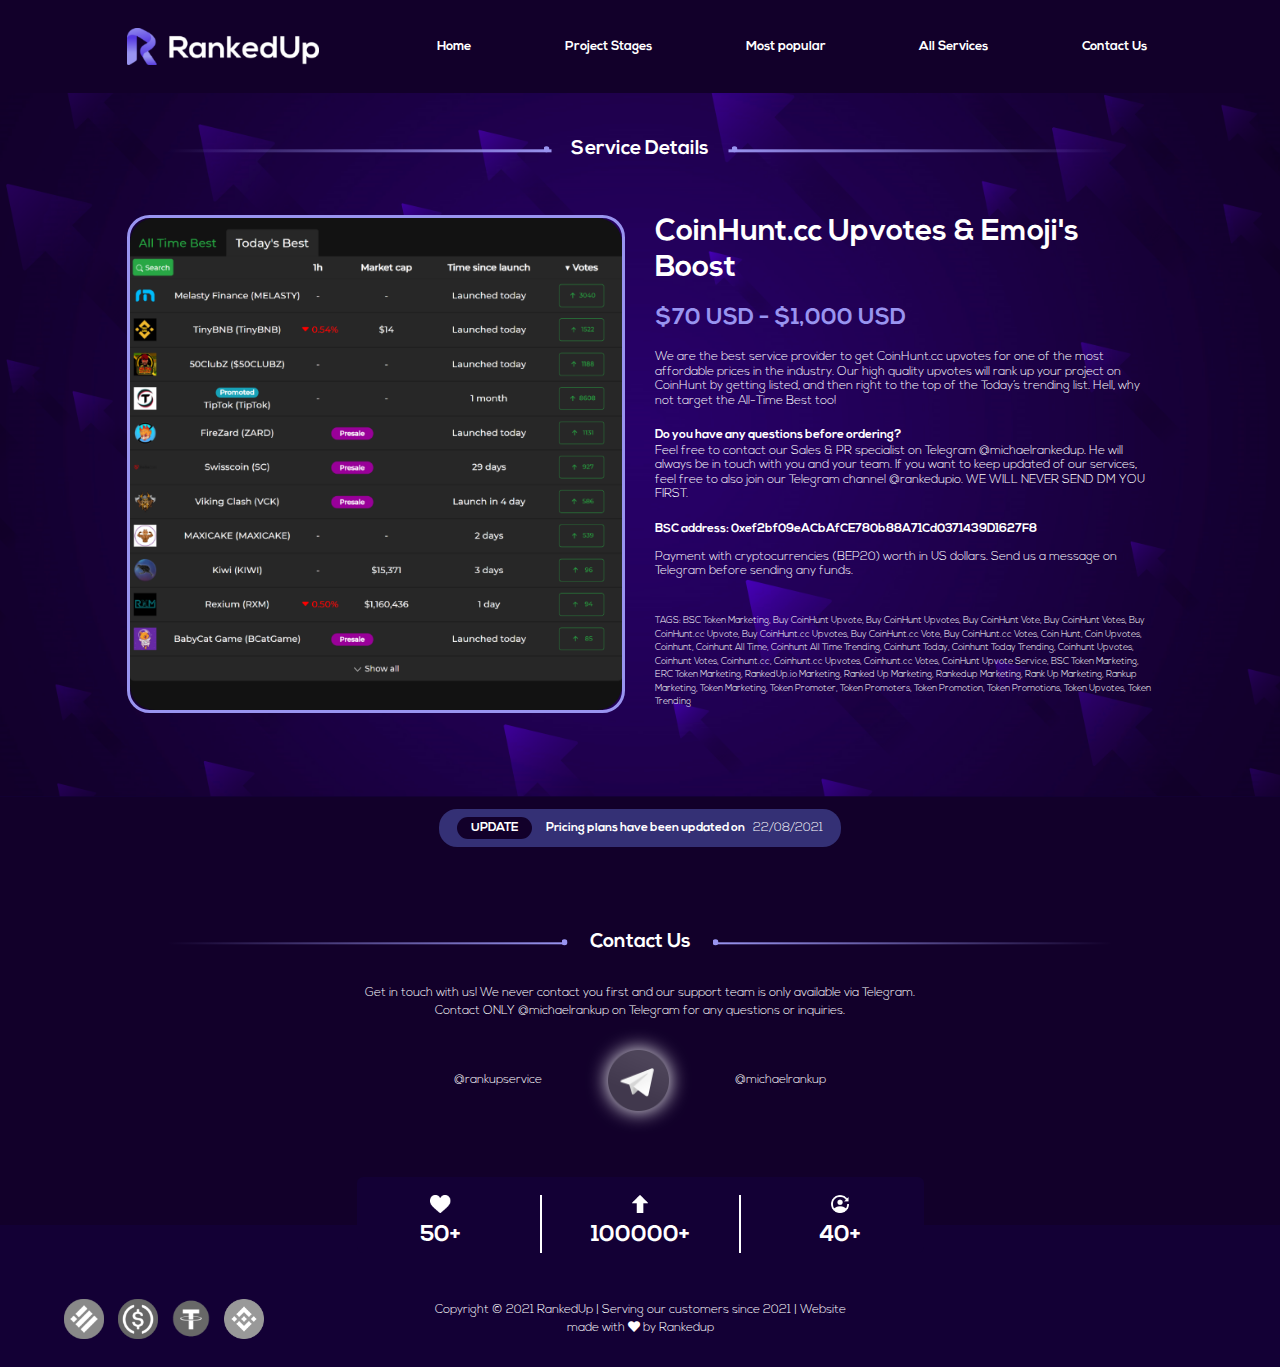
==== coinhunt.html @ 30175bd8 "inner pages hero section done" ====
<!DOCTYPE html>
<html lang="en">
<head>
    <meta charset="UTF-8">
    <meta http-equiv="X-UA-Compatible" content="IE=edge">
    <meta name="viewport" content="width=device-width, initial-scale=1.0">
    <title>CoinHunt | Ranked Up</title>
    <link rel="icon" href="./img/favicon.png" type="image/x-icon">
    <link rel="stylesheet" href="https://use.fontawesome.com/releases/v5.15.4/css/all.css">
    <link rel="stylesheet" href="./css/bootstrap.min.css">
    <link rel="stylesheet" href="./css/style.css">
</head>
<body>
    <header class="header py-4">
            <div class="header--nav">
                <nav class="navbar navbar-expand-lg">
                    <div class="container c--custom--2">
                        <a class="navbar-brand" href="index.html">
                            <img id="brand" src="./img/logo.png" class="img-fluid" alt="RankedUp.io">
                        </a>
                        <button class="navbar-toggler" type="button" data-toggle="collapse" data-target="#navbarSupportedContent" aria-controls="navbarSupportedContent" aria-expanded="false" aria-label="Toggle navigation">
                            <img src="img/toggler-icon.svg" alt="toggler">
                         </button>
                        <div class="collapse navbar-collapse" id="navbarSupportedContent">
                            <ul class="navbar-nav ml-lg-auto mb-0 menu">
                                <li class="nav-item ml-lg-4">
                                    <a class="nav-link bold--17" href="coinhunt.html#home">Home</a>
                                </li>
                                <li class="nav-item ml-lg-4">
                                    <a class="nav-link bold--17" href="index.html#project-stages">Project Stages</a>
                                </li>
                                <li class="nav-item ml-lg-4">
                                    <a class="nav-link bold--17" href="index.html#popular">Most popular</a>
                                </li>
                                <li class="nav-item ml-lg-4">
                                    <a class="nav-link bold--17" href="index.html#services">All Services</a>
                                </li>
                                <li class="nav-item ml-lg-4">
                                    <a class="nav-link bold--17" href="index.html#contact">Contact Us</a>
                                </li>
                            </ul>
                        </div>
                    </div>
                </nav>
            </div>
    </header>

    <section class="hero page" id="home">
        <div class="container c--custom">
            <div class="page--title text-center">
                <h2 class="bold--26 mb-4">
                    <img src="./img/dot-xs.svg" alt="dot1" class="img-fluid">
                        <span class="px-4">Service Details</span>
                    <img src="./img/dot-xs.svg" alt="dot2" class="img-fluid">
                </h2>
            </div>
        </div>
        <div class="container c--custom--2">
            <div class="hero--top page--top">
                <div class="row">
                    <div class="col-lg-6 order-lg-1 order-2 pt-lg-0 pt-5 text-lg-left text-center">
                        <img class="img-fluid banner" src="./img/coinhunt-banner.png" alt="coinhunt-banner">
                    </div>
                    <div class="col-lg-6 order-lg-2 order-1">
                        <h1 class="bold--40">CoinHunt.cc Upvotes & Emoji's Boost</h1>
                        <h2 class="my-4 bold--30">$70 USD - $1,000 USD</h2>
                        <h4 class="lit--16">
                            We are the best service provider to get CoinHunt.cc upvotes for one of the most affordable prices in the industry. Our high quality upvotes will rank up your project on CoinHunt by getting listed, and then right to the top of the Today’s trending list. Hell, why not target the All-Time Best too!
                        </h4>
                        <p class="mt-4 bold--16">Do you have any questions before ordering?</p> 
                        <h4 class="lit--16">
                            Feel free to contact our Sales & PR specialist on Telegram @michaelrankedup. He will always be in touch with you and your team. If you want to keep updated of our services, feel free to also join our Telegram channel @rankedupio. WE WILL NEVER SEND DM YOU FIRST.
                        </h4>
                        <p class="mt-4 my-3 bold--16">BSC address: 0xef2bf09eACbAfCE780b88A71Cd0371439D1627F8</p>
                        <h4 class="lit--16">Payment with cryptocurrencies (BEP20) worth in US dollars. Send us a message on Telegram before sending any funds.</h4>
                        <p class="mt-5 lit--12">TAGS: BSC Token Marketing, Buy CoinHunt Upvote, Buy CoinHunt Upvotes, Buy CoinHunt Vote, Buy CoinHunt Votes, Buy CoinHunt.cc Upvote, Buy CoinHunt.cc Upvotes, Buy CoinHunt.cc Vote, Buy CoinHunt.cc Votes, Coin Hunt, Coin Upvotes, Coinhunt, Coinhunt All Time, Coinhunt All Time Trending, Coinhunt Today, Coinhunt Today Trending, Coinhunt Upvotes, Coinhunt Votes, Coinhunt.cc, Coinhunt.cc Upvotes, Coinhunt.cc Votes, CoinHunt Upvote Service, BSC Token Marketing, ERC Token Marketing, RankedUp.io Marketing, Ranked Up Marketing, Rankedup Marketing, Rank Up Marketing, Rankup Marketing, Token Marketing, Token Promoter, Token Promoters, Token Promotion, Token Promotions, Token Upvotes, Token Trending</p>
                    </div>
                </div>
            </div>
        </div>
    </section>

    <section class="update" id="update">
        <div class="container c--custom py-3">
          <div class="update--text">
            <p>
                <span class="bold--16 mr-sm-3 mb-sm-0 mb-3 d-sm-inline d-block">UPDATE</span> Pricing plans have been updated on <strong class="lit--16 pl-2">22/08/2021</strong>
            </p>
          </div>
        </div>
    </section>

    <section class="contact" id="contact">
        <div class="container c--custom">
            <div class="contact--title text-center">
                <h2 class="bold--26 mb-4">
                    <img src="./img/dot-xs.svg" alt="dot10" class="img-fluid">
                        <span class="px-4">Contact Us</span>
                    <img src="./img/dot-xs.svg" alt="dot11" class="img-fluid">
                </h2>
                <p class="lit--16">Get in touch with us! We never contact you first and our support team is only available via Telegram. Contact ONLY @michaelrankup on Telegram for any questions or inquiries.</p>
            </div>
        </div>
        <div class="container c--custom--2">
            <div class="contact--info">
                <h4 class="lit--16 mr-sm-5">@rankupservice</h4>
                <img src="./img/send.png" alt="send" class="img-fluid">
                <h4 class="lit--16 ml-sm-5">@michaelrankup</h4>
            </div>
        </div>
    </section>

    <footer class="footer" id="footer">
        <div class="container c--custom">
            <div class="footer--counter">
                <div class="row">
                    <div class="col-4 counter--single" id="counter01">
                        <div class="text-center">
                            <img src="./img/like.png" alt="like" class="img-fluid mb-2">
                            <p class="bold--30"><span class="countfect" data-num="50">50</span>+</p>
                        </div>
                    </div>
                    <div class="col-4 counter--single" id="counter02">
                        <div class="text-center">
                            <img src="./img/up-arrow.png" alt="up arrow" class="img-fluid mb-2">
                            <p class="bold--30"><span class="countfect" data-num="100000">100000</span>+</p>
                        </div>
                    </div>
                    <div class="col-4 counter--single" id="counter03">
                        <div class="text-center">
                            <img src="./img/profile.png" alt="profile" class="img-fluid mb-2">
                            <p class="bold--30"><span class="countfect" data-num="40">40</span>+</p>
                        </div>
                    </div>
                </div>
            </div>
        </div>
        <div class="container-fluid">
            <div class="footer--contents">
                <div class="footer--icons">
                    <img src="./img/busd.png" alt="busd" class="img-fluid">
                    <img src="./img/usdc.png" alt="usdc" class="img-fluid">
                    <img src="./img/tether.png" alt="tether" class="img-fluid">
                    <img src="./img/bnb.png" alt="bnb" class="img-fluid">
                </div>
                <div class="footer--copyright">
                    <p class="lit--16">Copyright © 2021  RankedUp | Serving our customers since 2021 | Website made with <i class="fa fa-heart pulse"></i> by Rankedup</p>
                </div>
            </div>
        </div>
    </footer>
    <span id="backToTop">
        <img src="./img/gotop.svg" alt="gotop" class="img-fluid">
    </span>
    
    <script src="./js/jquery-3.5.1.min.js"></script>
    <script src="./js/popper.min.js"></script>
    <script src="./js/bootstrap.min.js"></script>
    <script src="./js/jquery.gotop.js"></script>
    <script src="./js/script.js"></script>

    <script>
         //go back to top
        $('#backToTop').gotop();
    </script>
</body>
</html>
---- css/style.css ----
@charset "UTF-8";
@font-face {
  font-family: 'NexaBold';
  src: url("../fonts/Nexa-Bold.otf");
}

@font-face {
  font-family: 'NexaLight';
  src: url("../fonts/Nexa-Light.otf");
}

:root {
  --color_white: #FFFFFF;
  --color_green: #03C952;
  --color_red: #E90000;
  --color_purple: #9994F0;
  --color_lightblue: #343075;
  --color_blue: #130035;
  --color_darkblue: #12002A;
  --color_black: #000000;
  --font1: 'NexaBold', sans-serif;
  --font2: 'NexaLight', sans-serif;
}

* {
  margin: 0;
  padding: 0;
  -webkit-box-sizing: border-box;
          box-sizing: border-box;
}

html {
  font-size: 16px;
  scroll-behavior: smooth;
}

@media (max-width: 575.98px) {
  html {
    font-size: 12px;
  }
}

@media (min-width: 576px) and (max-width: 767.98px) {
  html {
    font-size: 12px;
  }
}

@media (min-width: 768px) and (max-width: 991.98px) {
  html {
    font-size: 12px;
  }
}

@media (min-width: 992px) and (max-width: 1299.98px) {
  html {
    font-size: 12px;
  }
}

@media (min-width: 1300px) and (max-width: 1531.98px) {
  html {
    font-size: 13px;
  }
}

body {
  font-family: var(--font1);
  background-color: var(--color_blue);
  color: var(--color_white);
  -webkit-font-smoothing: antialiased;
  -moz-osx-font-smoothing: grayscale;
  -webkit-transition: all 0.3s ease-in-out;
  transition: all 0.3s ease-in-out;
}

h1, h2, h3, h4, h5, h6, p {
  margin: 0;
  padding: 0;
}

ul {
  margin: 0;
  padding: 0;
  list-style: none;
}

a {
  margin: 0;
  text-decoration: none;
}

a:hover {
  text-decoration: none;
}

a, select, input, textarea, button {
  outline: none !important;
}

.btn:focus, .btn.focus, .form-control:focus {
  outline: 0;
  -webkit-box-shadow: none;
          box-shadow: none;
}

.btn-link:focus, .btn-link.focus {
  text-decoration: none;
}

/*fonts*/
.lit--12 {
  font-family: var(--font2);
  font-size: 0.75rem;
  font-weight: 300;
}

.lit--16 {
  font-family: var(--font2);
  font-size: 1rem;
  font-weight: 300;
}

.lit--20 {
  font-family: var(--font2);
  font-size: 1.25rem;
  font-weight: 300;
}

.lit--22 {
  font-family: var(--font2);
  font-size: 1.375rem;
  font-weight: 300;
}

.bold--13 {
  font-size: 0.8125rem;
  font-weight: 700;
}

.bold--14 {
  font-size: 0.875rem;
  font-weight: 700;
}

.bold--15 {
  font-size: 0.9375rem;
  font-weight: 700;
}

.bold--16 {
  font-size: 1rem;
  font-weight: 700;
}

.bold--17 {
  font-size: 1.0625rem;
  font-weight: 700;
}

.bold--18 {
  font-size: 1.125rem;
  font-weight: 700;
}

.bold--20 {
  font-size: 1.25rem;
  font-weight: 700;
}

.bold--22 {
  font-size: 1.375rem;
  font-weight: 700;
}

.bold--24 {
  font-size: 4rem;
  font-weight: 700;
}

.bold--26 {
  font-size: 1.625rem;
  font-weight: 700;
}

.bold--28 {
  font-size: 1.75rem;
  font-weight: 700;
}

.bold--30 {
  font-size: 1.875rem;
  font-weight: 700;
}

.bold--40 {
  font-size: 2.5rem;
  font-weight: 700;
}

.bold--55 {
  font-size: 3.4375rem;
  font-weight: 700;
}

.c--custom {
  max-width: 81.25rem;
}

/* header starts */
.header {
  background-color: var(--color_darkblue);
  -webkit-transition: all 0.5s ease 0s;
  transition: all 0.5s ease 0s;
  position: absolute;
  left: 0;
  right: 0;
  top: 0;
  z-index: 9999;
}

.header .c--custom--2 {
  max-width: 88rem;
}

.header .header--nav #brand {
  width: 16rem;
}

.header .header--nav .menu {
  -webkit-box-pack: justify;
      -ms-flex-pack: justify;
          justify-content: space-between;
  width: 90%;
}

.header .header--nav .menu li a {
  color: var(--color_white);
}

.stick {
  position: fixed;
  top: 0;
  padding: .5rem 0 !important;
  -webkit-box-shadow: 0px 3px 6px #00000029;
          box-shadow: 0px 3px 6px #00000029;
}

/* hero starts */
.hero {
  margin-top: 6rem;
  background-image: url(../img/bg.png);
  background-position: center;
  background-repeat: no-repeat;
  background-size: cover;
  width: 100%;
}

.hero .hero--top {
  display: -webkit-box;
  display: -ms-flexbox;
  display: flex;
  -webkit-box-pack: center;
      -ms-flex-pack: center;
          justify-content: center;
  -webkit-box-align: center;
      -ms-flex-align: center;
          align-items: center;
  min-height: 55rem;
}

.hero .hero--top .top {
  width: 65%;
}

@media (max-width: 575.98px) {
  .hero .hero--top .top {
    width: 90%;
  }
}

@media (min-width: 576px) and (max-width: 767.98px) {
  .hero .hero--top .top {
    width: 85%;
  }
}

@media (min-width: 768px) and (max-width: 991.98px) {
  .hero .hero--top .top {
    width: 85%;
  }
}

@media (max-width: 575.98px) {
  .hero .hero--top .top h1 {
    font-size: 2rem;
  }
}

.hero .hero--top .top h1 span {
  color: var(--color_purple);
}

@media (max-width: 575.98px) {
  .hero .hero--top .top p {
    font-size: 1rem;
  }
}

.hero .hero--top .top p span {
  color: var(--color_purple);
  border-bottom: 0.1rem solid var(--color_purple);
}

/* update starts */
.update {
  background: var(--color_darkblue);
}

.update .update--text {
  display: -webkit-box;
  display: -ms-flexbox;
  display: flex;
  -webkit-box-pack: center;
      -ms-flex-pack: center;
          justify-content: center;
  -webkit-box-align: center;
      -ms-flex-align: center;
          align-items: center;
}

.update .update--text p {
  background: var(--color_lightblue);
  padding: .8rem 1.5rem;
  border-radius: 1.5rem;
  text-align: center;
}

.update .update--text p span {
  background: var(--color_darkblue);
  padding: .4rem 1.2rem;
  border-radius: 1.5rem;
}

@media (max-width: 575.98px) {
  .update .update--text p span {
    width: 40%;
    margin: 0 auto;
  }
}

/* offer starts */
.offer {
  margin: 8rem 0;
}

@media (max-width: 575.98px) {
  .offer {
    margin: 4rem 0;
  }
}

.offer .offer--content {
  display: -webkit-box;
  display: -ms-flexbox;
  display: flex;
  -webkit-box-pack: center;
      -ms-flex-pack: center;
          justify-content: center;
  -webkit-box-align: center;
      -ms-flex-align: center;
          align-items: center;
  -webkit-box-pack: justify;
      -ms-flex-pack: justify;
          justify-content: space-between;
}

@media (max-width: 575.98px) {
  .offer .offer--content {
    -webkit-box-pack: center;
        -ms-flex-pack: center;
            justify-content: center;
    -ms-flex-wrap: wrap;
        flex-wrap: wrap;
  }
}

@media (min-width: 576px) and (max-width: 991.98px) {
  .offer .offer--content {
    -webkit-box-pack: center;
        -ms-flex-pack: center;
            justify-content: center;
    -ms-flex-wrap: wrap;
        flex-wrap: wrap;
  }
}

.offer .offer--content .offer--single {
  width: 30%;
  padding-top: 2.5rem;
}

@media (max-width: 575.98px) {
  .offer .offer--content .offer--single {
    width: 85%;
    padding: 3.5rem 1rem;
  }
}

@media (min-width: 576px) and (max-width: 991.98px) {
  .offer .offer--content .offer--single {
    width: 45%;
    padding: 3.5rem 1rem;
  }
}

.offer .offer--content .offer--single .offer--img {
  position: relative;
  margin-bottom: 4rem;
}

.offer .offer--content .offer--single .offer--img::before {
  content: "";
  position: absolute;
  width: 6.25rem;
  height: 6.25rem;
  border-radius: 0.625rem;
  -webkit-transform: rotate(45deg);
          transform: rotate(45deg);
  background: linear-gradient(45deg, #1d0053 0%, #ffffff00 63%, #00000000 100%);
  -webkit-box-shadow: 0 30px 100px -20px rgba(0, 0, 0, 0.4);
          box-shadow: 0 30px 100px -20px rgba(0, 0, 0, 0.4);
  background-size: 200%, 200%;
  top: -1.8rem;
  margin-left: auto;
  margin-right: auto;
  left: 0;
  right: 0;
  text-align: center;
  -webkit-animation: cubeAnime 10s ease-in-out infinite;
          animation: cubeAnime 10s ease-in-out infinite;
}

@-webkit-keyframes cubeAnime {
  0% {
    background-position: 0 50%;
  }
  50% {
    background-position: 100% 50%;
  }
  100% {
    background-position: 0 50%;
  }
}

@keyframes cubeAnime {
  0% {
    background-position: 0 50%;
  }
  50% {
    background-position: 100% 50%;
  }
  100% {
    background-position: 0 50%;
  }
}

.offer .offer--content .offer--single .offer--img img {
  position: relative;
  width: 2.5rem;
}

/* project starts */
.project .c--custom--2 {
  max-width: 88rem;
}

.project .project--title {
  margin: 15rem 0 3rem 0;
}

.project .project--title h2 {
  position: relative;
  right: 50%;
  left: 50%;
  -webkit-transform: translate(-50%, -50%);
          transform: translate(-50%, -50%);
}

.project .project--title h2::before, .project .project--title h2::after {
  position: absolute;
  content: "";
  width: 32rem;
  height: 0.2rem;
  top: .9rem;
  background: -webkit-gradient(linear, right top, left top, from(#ffffff00), to(#9994F0));
  background: linear-gradient(right, #ffffff00 0%, #9994F0 100%);
}

@media (max-width: 575.98px) {
  .project .project--title h2::before, .project .project--title h2::after {
    width: 9rem;
  }
}

@media (min-width: 576px) and (max-width: 767.98px) {
  .project .project--title h2::before, .project .project--title h2::after {
    width: 23rem;
  }
}

@media (min-width: 768px) and (max-width: 991.98px) {
  .project .project--title h2::before, .project .project--title h2::after {
    width: 23rem;
  }
}

@media (max-width: 320px) {
  .project .project--title h2::before, .project .project--title h2::after {
    width: 4.5rem;
  }
}

@media (min-width: 321px) and (max-width: 376px) {
  .project .project--title h2::before, .project .project--title h2::after {
    width: 6.5rem;
  }
}

@media (min-width: 355px) and (max-width: 366px) {
  .project .project--title h2::before, .project .project--title h2::after {
    width: 6rem;
  }
}

.project .project--title h2::before {
  left: 0;
  margin-right: .5rem;
  background: -webkit-gradient(linear, left top, right top, from(#ffffff00), to(#9994F0));
  background: linear-gradient(left, #ffffff00 0%, #9994F0 100%);
}

.project .project--title h2::after {
  right: 0;
  margin-left: .5rem;
  border: 0;
}

.project .project--title h2 img {
  width: .5rem;
  height: 1rem;
}

.project .project--title h4 {
  line-height: 3rem;
  width: 70%;
  margin: 0 auto;
}

@media (max-width: 575.98px) {
  .project .project--title h4 {
    line-height: 2rem;
    font-size: 1.5rem;
    width: 90%;
  }
}

@media (min-width: 576px) and (max-width: 767.98px) {
  .project .project--title h4 {
    width: 85%;
  }
}

@media (min-width: 768px) and (max-width: 991.98px) {
  .project .project--title h4 {
    width: 85%;
  }
}

@media (max-width: 320px) {
  .project .project--title h4 {
    line-height: 1.5rem;
    font-size: 1rem;
  }
}

@media (min-width: 321px) and (max-width: 376px) {
  .project .project--title h4 {
    font-size: 1.25rem;
  }
}

.project .project--stages {
  display: -webkit-box;
  display: -ms-flexbox;
  display: flex;
  -webkit-box-pack: center;
      -ms-flex-pack: center;
          justify-content: center;
  -ms-flex-wrap: wrap;
      flex-wrap: wrap;
  margin-top: 5rem;
}

.project .project--stages .stage--left {
  width: 20%;
  margin: 1.5rem 1rem 0 0;
  text-align: right;
}

@media (max-width: 575.98px) {
  .project .project--stages .stage--left {
    display: -webkit-box;
    display: -ms-flexbox;
    display: flex;
    -webkit-box-pack: center;
        -ms-flex-pack: center;
            justify-content: center;
    -webkit-box-align: center;
        -ms-flex-align: center;
            align-items: center;
    width: 90%;
    text-align: left;
    margin: 1.5rem 0 0 0;
    -webkit-box-ordinal-group: 3;
        -ms-flex-order: 2;
            order: 2;
    -webkit-order: 2;
    -moz-order: 2;
  }
}

.project .project--stages .stage--left img {
  width: 1rem;
  margin-right: 1rem;
}

.project .project--stages .stage--left .stage--single {
  margin-top: 3rem;
}

@media (max-width: 575.98px) {
  .project .project--stages .stage--left .stage--single {
    margin-top: 3.5rem;
  }
}

@media (min-width: 576px) and (max-width: 767.98px) {
  .project .project--stages .stage--left .stage--single {
    margin-top: 1.5rem;
  }
}

@media (min-width: 768px) and (max-width: 991.98px) {
  .project .project--stages .stage--left .stage--single {
    margin-top: 1.5rem;
  }
}

.project .project--stages .stage--middle {
  width: 55%;
  text-align: center;
}

@media (max-width: 575.98px) {
  .project .project--stages .stage--middle {
    width: 90%;
    -webkit-box-ordinal-group: 2;
        -ms-flex-order: 1;
            order: 1;
    -webkit-order: 1;
    -moz-order: 1;
  }
}

.project .project--stages .stage--middle img {
  width: 100%;
}

.project .project--stages .stage--right {
  width: 21%;
  margin: 6.7rem 0 0 1rem;
  text-align: left;
}

@media (max-width: 575.98px) {
  .project .project--stages .stage--right {
    display: -webkit-box;
    display: -ms-flexbox;
    display: flex;
    -webkit-box-pack: center;
        -ms-flex-pack: center;
            justify-content: center;
    -webkit-box-align: center;
        -ms-flex-align: center;
            align-items: center;
    margin: 1rem 0 0 0;
    width: 90%;
    -webkit-box-ordinal-group: 4;
        -ms-flex-order: 3;
            order: 3;
    -webkit-order: 3;
    -moz-order: 3;
  }
}

.project .project--stages .stage--right img {
  width: 1rem;
  margin-right: 1rem;
  margin-bottom: 1.5rem;
}

.project .project--stages .stage--right .stage--single {
  margin-top: 3rem;
}

@media (max-width: 575.98px) {
  .project .project--stages .stage--right .stage--single {
    margin-top: 3.5rem;
  }
}

@media (min-width: 576px) and (max-width: 767.98px) {
  .project .project--stages .stage--right .stage--single {
    margin-top: .3rem;
  }
}

@media (min-width: 768px) and (max-width: 991.98px) {
  .project .project--stages .stage--right .stage--single {
    margin-top: .3rem;
  }
}

@media (min-width: 992px) and (max-width: 1299.98px) {
  .project .project--stages .stage--right .stage--single {
    margin-top: 2.7rem;
  }
}

.project .project--stages .stage--bottom {
  width: 20%;
  text-align: center;
}

@media (max-width: 575.98px) {
  .project .project--stages .stage--bottom {
    display: -webkit-box;
    display: -ms-flexbox;
    display: flex;
    -webkit-box-pack: center;
        -ms-flex-pack: center;
            justify-content: center;
    -webkit-box-align: center;
        -ms-flex-align: center;
            align-items: center;
    margin: 1rem 0 0 0;
    width: 90%;
    text-align: left;
    -webkit-box-ordinal-group: 5;
        -ms-flex-order: 4;
            order: 4;
    -webkit-order: 4;
    -moz-order: 4;
  }
}

@media (min-width: 576px) and (max-width: 767.98px) {
  .project .project--stages .stage--bottom {
    width: 30%;
  }
}

@media (min-width: 768px) and (max-width: 991.98px) {
  .project .project--stages .stage--bottom {
    width: 30%;
  }
}

.project .project--stages .stage--bottom img {
  width: 1rem;
  margin-right: 1rem;
}

.project .project--stages .stage--bottom .stage--single {
  margin-top: 1rem;
}

@media (max-width: 575.98px) {
  .project .project--stages .stage--bottom .stage--single {
    margin-top: 2.5rem;
  }
}

/* popular starts */
.popular .c--custom--3 {
  max-width: 95rem;
}

.popular .popular--title {
  margin: 10rem 0 3rem 0;
}

.popular .popular--title h2 {
  position: relative;
  right: 50%;
  left: 50%;
  -webkit-transform: translate(-50%, -50%);
          transform: translate(-50%, -50%);
}

.popular .popular--title h2::before, .popular .popular--title h2::after {
  position: absolute;
  content: "";
  width: 30.8rem;
  height: 0.2rem;
  top: 0.96rem;
  background: -webkit-gradient(linear, right top, left top, from(#ffffff00), to(#9994F0));
  background: linear-gradient(right, #ffffff00 0%, #9994F0 100%);
}

@media (max-width: 575.98px) {
  .popular .popular--title h2::before, .popular .popular--title h2::after {
    width: 7.5rem;
    top: 0.9rem;
  }
}

@media (min-width: 576px) and (max-width: 767.98px) {
  .popular .popular--title h2::before, .popular .popular--title h2::after {
    width: 21.5rem;
    top: 0.9rem;
  }
}

@media (min-width: 768px) and (max-width: 991.98px) {
  .popular .popular--title h2::before, .popular .popular--title h2::after {
    width: 22rem;
    top: 0.9rem;
  }
}

@media (min-width: 992px) and (max-width: 1299.98px) {
  .popular .popular--title h2::before, .popular .popular--title h2::after {
    width: 30.2rem;
  }
}

@media (min-width: 1300px) and (max-width: 1531.98px) {
  .popular .popular--title h2::before, .popular .popular--title h2::after {
    width: 30.2rem;
    top: 0.9rem;
  }
}

@media (max-width: 320px) {
  .popular .popular--title h2::before, .popular .popular--title h2::after {
    width: 3rem;
  }
}

@media (min-width: 321px) and (max-width: 376px) {
  .popular .popular--title h2::before, .popular .popular--title h2::after {
    width: 5.5rem;
  }
}

@media (min-width: 355px) and (max-width: 366px) {
  .popular .popular--title h2::before, .popular .popular--title h2::after {
    width: 5rem;
  }
}

.popular .popular--title h2::before {
  left: 0;
  margin-right: .5rem;
  background: -webkit-gradient(linear, left top, right top, from(#ffffff00), to(#9994F0));
  background: linear-gradient(left, #ffffff00 0%, #9994F0 100%);
}

.popular .popular--title h2::after {
  right: 0;
  margin-left: .5rem;
  border: 0;
}

.popular .popular--title h2 img {
  width: .5rem;
  height: 1rem;
}

.popular .popular--title h4 {
  line-height: 3rem;
  width: 56%;
  margin: 0 auto;
}

@media (max-width: 575.98px) {
  .popular .popular--title h4 {
    line-height: 2rem;
    font-size: 1.5rem;
    width: 82%;
  }
}

@media (min-width: 576px) and (max-width: 767.98px) {
  .popular .popular--title h4 {
    width: 72%;
  }
}

@media (min-width: 768px) and (max-width: 991.98px) {
  .popular .popular--title h4 {
    width: 72%;
  }
}

@media (max-width: 320px) {
  .popular .popular--title h4 {
    width: 75%;
    line-height: 1.5rem;
    font-size: 1rem;
  }
}

@media (min-width: 321px) and (max-width: 376px) {
  .popular .popular--title h4 {
    width: 78%;
    font-size: 1.25rem;
  }
}

.popular .popular--title p {
  width: 85%;
  margin: 0 auto;
  line-height: 1.5rem;
}

@media (max-width: 575.98px) {
  .popular .popular--title p {
    width: 90%;
    font-size: 1rem;
  }
}

.popular .popular--cards {
  margin: 3rem 0;
  display: -webkit-box;
  display: -ms-flexbox;
  display: flex;
  -webkit-box-pack: center;
      -ms-flex-pack: center;
          justify-content: center;
  -webkit-box-align: center;
      -ms-flex-align: center;
          align-items: center;
  -webkit-box-pack: justify;
      -ms-flex-pack: justify;
          justify-content: space-between;
}

@media (max-width: 575.98px) {
  .popular .popular--cards {
    -ms-flex-wrap: wrap;
        flex-wrap: wrap;
  }
}

@media (min-width: 576px) and (max-width: 767.98px) {
  .popular .popular--cards {
    -ms-flex-wrap: wrap;
        flex-wrap: wrap;
  }
}

@media (min-width: 768px) and (max-width: 991.98px) {
  .popular .popular--cards {
    -ms-flex-wrap: wrap;
        flex-wrap: wrap;
  }
}

.popular .popular--cards .card--single {
  background-image: url(../img/popular-bg.png);
  background-position: center;
  background-repeat: no-repeat;
  background-size: cover;
  width: 23%;
  border-radius: 1.5rem;
  text-align: center;
  padding: 5rem 3rem 5rem 3rem;
  position: relative;
  -webkit-box-shadow: 0px 0px 45px -35px #ffffffb3;
          box-shadow: 0px 0px 45px -35px #ffffffb3;
}

@media (max-width: 575.98px) {
  .popular .popular--cards .card--single {
    width: 75%;
    margin: 0 auto;
  }
}

@media (min-width: 576px) and (max-width: 767.98px) {
  .popular .popular--cards .card--single {
    width: 35%;
    margin: 0 auto;
  }
}

@media (min-width: 768px) and (max-width: 991.98px) {
  .popular .popular--cards .card--single {
    width: 35%;
    margin: 0 auto;
  }
}

@media (max-width: 320px) {
  .popular .popular--cards .card--single {
    width: 90%;
  }
}

@media (min-width: 321px) and (max-width: 376px) {
  .popular .popular--cards .card--single {
    width: 80%;
  }
}

.popular .popular--cards .card--single .card--img {
  display: -webkit-box;
  display: -ms-flexbox;
  display: flex;
  -webkit-box-pack: center;
      -ms-flex-pack: center;
          justify-content: center;
  -webkit-box-align: center;
      -ms-flex-align: center;
          align-items: center;
  background-color: var(--color_white);
  height: 7.5rem;
  width: 7.5rem;
  border-radius: 50%;
  margin: 0 auto;
}

.popular .popular--cards .card--single button {
  background: var(--color_white);
  padding: .8rem 2rem;
  border-radius: 2rem;
  position: absolute;
  bottom: 1rem;
  margin-left: auto;
  margin-right: auto;
  left: 50%;
  right: 50%;
  text-align: center;
  -webkit-transform: translateX(-50%);
          transform: translateX(-50%);
  opacity: 0;
  width: 15rem;
  -webkit-transition: all 0.3s ease-in-out;
  transition: all 0.3s ease-in-out;
}

.popular .popular--cards .card--single button a {
  color: var(--color_darkblue);
}

.popular .popular--cards .card--single button a span img {
  -webkit-transition: all .3s ease-in-out;
  transition: all .3s ease-in-out;
  width: 2.5rem;
}

.popular .popular--cards .card--single button a:hover span img {
  -webkit-transform: translateX(1rem);
          transform: translateX(1rem);
}

.popular .popular--cards #card01:hover button, .popular .popular--cards #card02:hover button, .popular .popular--cards #card03:hover button, .popular .popular--cards #card04:hover button {
  bottom: -2rem;
  opacity: 1;
}

.popular .popular--cards #card02, .popular .popular--cards #card04 {
  margin-top: 8rem;
}

@media (max-width: 575.98px) {
  .popular .popular--cards #card02, .popular .popular--cards #card04 {
    margin-top: 6rem;
  }
}

@media (max-width: 575.98px) {
  .popular .popular--cards #card01, .popular .popular--cards #card03 {
    margin-top: 6rem;
  }
}

@media (max-width: 575.98px) {
  .popular .popular--cards #card01 {
    margin-top: 2rem;
  }
}

/* sponsors */
.sponsors {
  background: var(--color_darkblue);
  margin: 12rem 0 4rem 0;
}

.sponsors .c--custom--4 {
  max-width: 81.25rem;
}

@media (min-width: 1300px) and (max-width: 1531.98px) {
  .sponsors .c--custom--4 {
    max-width: 100rem;
  }
}

.sponsors .sponsors--img {
  display: -webkit-box;
  display: -ms-flexbox;
  display: flex;
  -webkit-box-pack: center;
      -ms-flex-pack: center;
          justify-content: center;
  -webkit-box-align: center;
      -ms-flex-align: center;
          align-items: center;
  -webkit-box-pack: justify;
      -ms-flex-pack: justify;
          justify-content: space-between;
}

@media (max-width: 575.98px) {
  .sponsors .sponsors--img {
    -ms-flex-wrap: wrap;
        flex-wrap: wrap;
    -webkit-box-pack: center;
        -ms-flex-pack: center;
            justify-content: center;
  }
}

@media (min-width: 576px) and (max-width: 767.98px) {
  .sponsors .sponsors--img {
    -ms-flex-wrap: wrap;
        flex-wrap: wrap;
    -webkit-box-pack: center;
        -ms-flex-pack: center;
            justify-content: center;
  }
}

@media (min-width: 768px) and (max-width: 991.98px) {
  .sponsors .sponsors--img {
    -ms-flex-wrap: wrap;
        flex-wrap: wrap;
    -webkit-box-pack: center;
        -ms-flex-pack: center;
            justify-content: center;
  }
}

@media (max-width: 575.98px) {
  .sponsors .sponsors--img img {
    margin: 2rem;
  }
}

@media (min-width: 576px) and (max-width: 767.98px) {
  .sponsors .sponsors--img img {
    margin: 2rem;
  }
}

@media (min-width: 768px) and (max-width: 991.98px) {
  .sponsors .sponsors--img img {
    margin: 2rem;
  }
}

/* service starts */
.service {
  margin-bottom: 10rem;
}

.service .c--custom--2 {
  max-width: 88rem;
}

.service .service--title {
  margin: 15rem 0 6rem 0;
}

.service .service--title h2 {
  position: relative;
  right: 50%;
  left: 50%;
  -webkit-transform: translate(-50%, -50%);
          transform: translate(-50%, -50%);
}

.service .service--title h2::before, .service .service--title h2::after {
  position: absolute;
  content: "";
  width: 33rem;
  height: 0.2rem;
  top: .95rem;
  background: -webkit-gradient(linear, right top, left top, from(#ffffff00), to(#9994F0));
  background: linear-gradient(right, #ffffff00 0%, #9994F0 100%);
}

@media (max-width: 575.98px) {
  .service .service--title h2::before, .service .service--title h2::after {
    width: 10rem;
  }
}

@media (min-width: 576px) and (max-width: 767.98px) {
  .service .service--title h2::before, .service .service--title h2::after {
    width: 24rem;
  }
}

@media (min-width: 768px) and (max-width: 991.98px) {
  .service .service--title h2::before, .service .service--title h2::after {
    width: 24rem;
  }
}

@media (max-width: 320px) {
  .service .service--title h2::before, .service .service--title h2::after {
    width: 5.5rem;
  }
}

@media (min-width: 321px) and (max-width: 376px) {
  .service .service--title h2::before, .service .service--title h2::after {
    width: 7.5rem;
  }
}

@media (min-width: 355px) and (max-width: 366px) {
  .service .service--title h2::before, .service .service--title h2::after {
    width: 7rem;
  }
}

.service .service--title h2::before {
  left: 0;
  margin-right: .5rem;
  background: -webkit-gradient(linear, left top, right top, from(#ffffff00), to(#9994F0));
  background: linear-gradient(left, #ffffff00 0%, #9994F0 100%);
}

.service .service--title h2::after {
  right: 0;
  margin-left: .5rem;
  border: 0;
}

.service .service--title h2 img {
  width: .5rem;
  height: 1rem;
}

.service .service--title h4 {
  line-height: 3rem;
  width: 70%;
  margin: 0 auto;
}

@media (max-width: 575.98px) {
  .service .service--title h4 {
    line-height: 2rem;
    font-size: 1.5rem;
    width: 95%;
  }
}

@media (min-width: 576px) and (max-width: 767.98px) {
  .service .service--title h4 {
    width: 85%;
  }
}

@media (min-width: 768px) and (max-width: 991.98px) {
  .service .service--title h4 {
    width: 85%;
  }
}

@media (max-width: 320px) {
  .service .service--title h4 {
    line-height: 1.5rem;
    font-size: 1rem;
  }
}

@media (min-width: 321px) and (max-width: 376px) {
  .service .service--title h4 {
    font-size: 1.25rem;
  }
}

.service .service--table {
  color: var(--color_black);
}

.service .service--table .service--card {
  padding: 0 1rem;
  border-radius: .625rem;
}

.service .service--table .service--card .card--title {
  padding: 0 0 1rem 0;
}

@media (min-width: 576px) and (max-width: 767.98px) {
  .service .service--table .service--card .card--title p {
    font-size: 0.72rem;
  }
}

@media (min-width: 768px) and (max-width: 991.98px) {
  .service .service--table .service--card .card--title p {
    font-size: 0.72rem;
  }
}

.service .service--table .service--card .card--data {
  background: var(--color_lightblue);
  color: var(--color_white);
  border-radius: 0.4rem;
}

.service .service--table .service--card .card--data .platform {
  display: -webkit-box;
  display: -ms-flexbox;
  display: flex;
  -webkit-box-pack: center;
      -ms-flex-pack: center;
          justify-content: center;
  -webkit-box-align: center;
      -ms-flex-align: center;
          align-items: center;
  -webkit-box-pack: start;
      -ms-flex-pack: start;
          justify-content: flex-start;
}

@media (max-width: 575.98px) {
  .service .service--table .service--card .card--data .platform {
    position: relative;
  }
}

.service .service--table .service--card .card--data .platform .platform--icon {
  display: -webkit-box;
  display: -ms-flexbox;
  display: flex;
  -webkit-box-pack: center;
      -ms-flex-pack: center;
          justify-content: center;
  -webkit-box-align: center;
      -ms-flex-align: center;
          align-items: center;
  background: #817EC3;
  padding: 1rem;
  border-top-left-radius: 0.4rem;
  border-bottom-left-radius: 0.4rem;
  width: 4rem;
  height: 4rem;
}

@media (min-width: 768px) and (max-width: 991.98px) {
  .service .service--table .service--card .card--data .platform .platform--icon {
    width: 3.5rem;
    height: 3.5rem;
  }
}

@media (max-width: 575.98px) {
  .service .service--table .service--card .card--data .platform p {
    font-size: 1.2rem;
  }
}

@media (min-width: 576px) and (max-width: 767.98px) {
  .service .service--table .service--card .card--data .platform p {
    font-size: .8rem;
  }
}

@media (min-width: 768px) and (max-width: 991.98px) {
  .service .service--table .service--card .card--data .platform p {
    font-size: .8rem;
  }
}

@media (min-width: 992px) and (max-width: 1299.98px) {
  .service .service--table .service--card .card--data .platform p {
    font-size: 1.125rem;
  }
}

.service .service--table .service--card .card--data .platform .platform--toggle {
  position: absolute;
  right: .5rem;
  color: #817EC3;
}

.service .service--table .service--card .card--data .label {
  display: -webkit-box;
  display: -ms-flexbox;
  display: flex;
  -webkit-box-pack: center;
      -ms-flex-pack: center;
          justify-content: center;
  -webkit-box-align: center;
      -ms-flex-align: center;
          align-items: center;
  -webkit-box-pack: start;
      -ms-flex-pack: start;
          justify-content: flex-start;
}

.service .service--table .service--card .card--data .label p {
  background: var(--color_black);
  padding: 0 .5rem;
  text-transform: uppercase;
}

@media (min-width: 576px) and (max-width: 767.98px) {
  .service .service--table .service--card .card--data .label p {
    font-size: .8rem;
  }
}

@media (min-width: 768px) and (max-width: 991.98px) {
  .service .service--table .service--card .card--data .label p {
    font-size: .8rem;
  }
}

.service .service--table .service--card .card--data .traffic {
  display: -webkit-box;
  display: -ms-flexbox;
  display: flex;
  -webkit-box-pack: center;
      -ms-flex-pack: center;
          justify-content: center;
  -webkit-box-align: center;
      -ms-flex-align: center;
          align-items: center;
  -webkit-box-pack: start;
      -ms-flex-pack: start;
          justify-content: flex-start;
}

@media (min-width: 576px) and (max-width: 767.98px) {
  .service .service--table .service--card .card--data .traffic p {
    font-size: 1rem;
  }
}

@media (min-width: 768px) and (max-width: 991.98px) {
  .service .service--table .service--card .card--data .traffic p {
    font-size: 1rem;
  }
}

.service .service--table .service--card .card--data .traffic p .up {
  color: var(--color_green);
}

.service .service--table .service--card .card--data .traffic p .up:before {
  content: "⮝";
}

.service .service--table .service--card .card--data .traffic p .down {
  color: var(--color_red);
}

.service .service--table .service--card .card--data .traffic p .down:before {
  content: "⮟";
}

.service .service--table .service--card .card--data .price {
  display: -webkit-box;
  display: -ms-flexbox;
  display: flex;
  -webkit-box-pack: center;
      -ms-flex-pack: center;
          justify-content: center;
  -webkit-box-align: center;
      -ms-flex-align: center;
          align-items: center;
  -webkit-box-pack: start;
      -ms-flex-pack: start;
          justify-content: flex-start;
}

@media (max-width: 575.98px) {
  .service .service--table .service--card .card--data .price p {
    font-size: 1.2rem;
  }
}

@media (min-width: 576px) and (max-width: 767.98px) {
  .service .service--table .service--card .card--data .price p {
    font-size: 1rem;
  }
}

@media (min-width: 768px) and (max-width: 991.98px) {
  .service .service--table .service--card .card--data .price p {
    font-size: 1rem;
  }
}

@media (min-width: 992px) and (max-width: 1299.98px) {
  .service .service--table .service--card .card--data .price p {
    font-size: 1.125rem;
  }
}

.service .service--table .service--card .card--data .price p span {
  color: var(--color_green);
  text-transform: uppercase;
}

@media (min-width: 576px) and (max-width: 767.98px) {
  .service .service--table .service--card .card--data .price p span {
    font-size: 1rem;
  }
}

@media (min-width: 768px) and (max-width: 991.98px) {
  .service .service--table .service--card .card--data .price p span {
    font-size: 1rem;
  }
}

.service .service--table .service--card .card--data .store {
  display: -webkit-box;
  display: -ms-flexbox;
  display: flex;
  -webkit-box-pack: center;
      -ms-flex-pack: center;
          justify-content: center;
  -webkit-box-align: center;
      -ms-flex-align: center;
          align-items: center;
  -webkit-box-pack: start;
      -ms-flex-pack: start;
          justify-content: flex-start;
}

.service .service--table .service--card .card--data .store a {
  color: var(--color_white);
  text-transform: uppercase;
}

@media (max-width: 575.98px) {
  .service .service--table .service--card .card--data .store a {
    font-size: 1rem;
  }
}

@media (min-width: 576px) and (max-width: 767.98px) {
  .service .service--table .service--card .card--data .store a {
    font-size: 1rem;
  }
}

@media (min-width: 768px) and (max-width: 991.98px) {
  .service .service--table .service--card .card--data .store a {
    font-size: 1rem;
  }
}

@media (min-width: 992px) and (max-width: 1299.98px) {
  .service .service--table .service--card .card--data .store a {
    font-size: 1.125rem;
  }
}

@media (max-width: 575.98px) {
  .service .service--table .service--card .card--data .label, .service .service--table .service--card .card--data .traffic, .service .service--table .service--card .card--data .price, .service .service--table .service--card .card--data .store {
    display: none;
  }
}

@media (max-width: 575.98px) {
  .service .service--table .service--card .card--data .inserted .label, .service .service--table .service--card .card--data .inserted .traffic, .service .service--table .service--card .card--data .inserted .price, .service .service--table .service--card .card--data .inserted .store {
    display: block;
    padding: 0 0.4rem;
    text-align: right;
  }
}

@media (max-width: 575.98px) {
  .service .service--table .service--card .card--data .inserted .price p span {
    display: block;
  }
}

@media (max-width: 575.98px) {
  .service .service--table .service--card .card--data .inserted .headlines {
    width: 50%;
    background-color: white;
    color: black;
    padding: 0.8rem;
  }
}

/* contact starts */
.contact {
  padding: 7rem 0;
  background: var(--color_darkblue);
}

.contact .c--custom--2 {
  max-width: 88rem;
}

.contact .contact--title h2 {
  position: relative;
  right: 50%;
  left: 50%;
  -webkit-transform: translate(-50%, -50%);
          transform: translate(-50%, -50%);
}

.contact .contact--title h2::before, .contact .contact--title h2::after {
  position: absolute;
  content: "";
  width: 33.5rem;
  height: 0.2rem;
  top: .96rem;
  background: -webkit-gradient(linear, right top, left top, from(#ffffff00), to(#9994F0));
  background: linear-gradient(right, #ffffff00 0%, #9994F0 100%);
}

@media (max-width: 575.98px) {
  .contact .contact--title h2::before, .contact .contact--title h2::after {
    width: 10rem;
  }
}

@media (min-width: 576px) and (max-width: 767.98px) {
  .contact .contact--title h2::before, .contact .contact--title h2::after {
    width: 24.5rem;
    top: .9rem;
  }
}

@media (min-width: 768px) and (max-width: 991.98px) {
  .contact .contact--title h2::before, .contact .contact--title h2::after {
    width: 24.5rem;
    top: .9rem;
  }
}

@media (min-width: 992px) and (max-width: 1299.98px) {
  .contact .contact--title h2::before, .contact .contact--title h2::after {
    width: 33rem;
  }
}

@media (min-width: 1300px) and (max-width: 1531.98px) {
  .contact .contact--title h2::before, .contact .contact--title h2::after {
    width: 33rem;
    top: .9rem;
  }
}

@media (max-width: 320px) {
  .contact .contact--title h2::before, .contact .contact--title h2::after {
    width: 6rem;
    top: .9rem;
  }
}

@media (min-width: 321px) and (max-width: 376px) {
  .contact .contact--title h2::before, .contact .contact--title h2::after {
    width: 8rem;
  }
}

@media (min-width: 355px) and (max-width: 366px) {
  .contact .contact--title h2::before, .contact .contact--title h2::after {
    width: 7.5rem;
  }
}

.contact .contact--title h2::before {
  left: 0;
  margin-right: .5rem;
  background: -webkit-gradient(linear, left top, right top, from(#ffffff00), to(#9994F0));
  background: linear-gradient(left, #ffffff00 0%, #9994F0 100%);
}

.contact .contact--title h2::after {
  right: 0;
  margin-left: .5rem;
  border: 0;
}

.contact .contact--title h2 img {
  width: .5rem;
  height: 1rem;
}

.contact .contact--title p {
  line-height: 1.5rem;
  width: 60%;
  margin: 0 auto;
}

@media (max-width: 575.98px) {
  .contact .contact--title p {
    width: 90%;
  }
}

@media (min-width: 576px) and (max-width: 991.98px) {
  .contact .contact--title p {
    width: 80%;
  }
}

.contact .contact--info {
  display: -webkit-box;
  display: -ms-flexbox;
  display: flex;
  -webkit-box-pack: center;
      -ms-flex-pack: center;
          justify-content: center;
  -webkit-box-align: center;
      -ms-flex-align: center;
          align-items: center;
}

@media (max-width: 575.98px) {
  .contact .contact--info {
    margin-top: 3rem;
    -webkit-box-orient: vertical;
    -webkit-box-direction: normal;
        -ms-flex-direction: column;
            flex-direction: column;
  }
}

/* footer starts */
.footer .footer--counter {
  background-color: var(--color_blue);
  width: 60%;
  margin: 0 auto;
  border-radius: .5rem;
  position: relative;
  bottom: 4rem;
  padding-top: 1.5rem;
}

@media (max-width: 575.98px) {
  .footer .footer--counter {
    width: 95%;
  }
}

.footer .footer--counter .counter--single {
  display: -webkit-box;
  display: -ms-flexbox;
  display: flex;
  -webkit-box-pack: center;
      -ms-flex-pack: center;
          justify-content: center;
  -webkit-box-align: center;
      -ms-flex-align: center;
          align-items: center;
}

@media (max-width: 575.98px) {
  .footer .footer--counter .counter--single p {
    font-size: 1.25rem;
  }
}

@media (min-width: 576px) and (max-width: 991.98px) {
  .footer .footer--counter .counter--single p {
    font-size: 1.5rem;
  }
}

.footer .footer--counter #counter01 {
  border-right: 1px solid var(--color_white);
}

.footer .footer--counter #counter02 {
  border-right: 1px solid var(--color_white);
  border-left: 1px solid var(--color_white);
}

.footer .footer--counter #counter03 {
  border-left: 1px solid var(--color_white);
}

.footer .footer--contents {
  display: -webkit-box;
  display: -ms-flexbox;
  display: flex;
  -webkit-box-pack: center;
      -ms-flex-pack: center;
          justify-content: center;
  -webkit-box-align: center;
      -ms-flex-align: center;
          align-items: center;
  padding: 0 0 2.5rem 0;
}

@media (max-width: 991.98px) {
  .footer .footer--contents {
    -webkit-box-orient: vertical;
    -webkit-box-direction: normal;
        -ms-flex-direction: column;
            flex-direction: column;
  }
}

.footer .footer--contents .footer--icons {
  position: absolute;
  left: 5%;
}

@media (max-width: 991.98px) {
  .footer .footer--contents .footer--icons {
    position: static;
    margin-bottom: 2rem;
  }
}

.footer .footer--contents .footer--icons img {
  margin-right: 1rem;
}

.footer .footer--contents .footer--copyright {
  text-align: center;
}

@media (min-width: 992px) and (max-width: 1299.98px) {
  .footer .footer--contents .footer--copyright {
    width: 35%;
  }
}

#backToTop {
  right: 5.5rem !important;
}

@media (max-width: 575.98px) {
  #backToTop {
    right: 2.5rem !important;
    width: 3rem;
    height: 3rem;
  }
}

@media (min-width: 576px) and (max-width: 767.98px) {
  #backToTop {
    right: 2.5rem !important;
  }
}

@media (min-width: 768px) and (max-width: 991.98px) {
  #backToTop {
    right: 2.5rem !important;
  }
}

/* inner page */
.page {
  min-height: 55rem;
  padding-bottom: 7rem;
}

.page .c--custom--2 {
  max-width: 88rem;
}

.page .page--title {
  padding: 6.5rem 0 2rem 0;
}

.page .page--title h2 {
  position: relative;
  right: 50%;
  left: 50%;
  -webkit-transform: translate(-50%, -50%);
          transform: translate(-50%, -50%);
}

.page .page--title h2::before, .page .page--title h2::after {
  position: absolute;
  content: "";
  width: 32rem;
  height: 0.2rem;
  top: .95rem;
  background: -webkit-gradient(linear, right top, left top, from(#ffffff00), to(#9994F0));
  background: linear-gradient(right, #ffffff00 0%, #9994F0 100%);
}

@media (max-width: 575.98px) {
  .page .page--title h2::before, .page .page--title h2::after {
    width: 9rem;
  }
}

@media (min-width: 576px) and (max-width: 767.98px) {
  .page .page--title h2::before, .page .page--title h2::after {
    width: 23rem;
  }
}

@media (min-width: 768px) and (max-width: 991.98px) {
  .page .page--title h2::before, .page .page--title h2::after {
    width: 23rem;
  }
}

@media (max-width: 320px) {
  .page .page--title h2::before, .page .page--title h2::after {
    width: 4.5rem;
  }
}

@media (min-width: 321px) and (max-width: 376px) {
  .page .page--title h2::before, .page .page--title h2::after {
    width: 6.5rem;
  }
}

@media (min-width: 355px) and (max-width: 366px) {
  .page .page--title h2::before, .page .page--title h2::after {
    width: 6rem;
  }
}

.page .page--title h2::before {
  left: 0;
  margin-right: .5rem;
  background: -webkit-gradient(linear, left top, right top, from(#ffffff00), to(#9994F0));
  background: linear-gradient(left, #ffffff00 0%, #9994F0 100%);
}

.page .page--title h2::after {
  right: 0;
  margin-left: .5rem;
  border: 0;
}

.page .page--title h2 img {
  width: .5rem;
  height: 1rem;
}

.page .page--top {
  min-height: auto;
}

.page .page--top .banner {
  border: 0.3125rem solid var(--color_purple);
  border-radius: 1.875rem;
}

@media (max-width: 575.98px) {
  .page .page--top .banner {
    width: 25rem;
  }
}

@media (max-width: 320px) {
  .page .page--top .banner {
    width: 22rem;
  }
}

@media (max-width: 991.98px) {
  .page .page--top h1 {
    font-size: 1.5rem;
  }
}

.page .page--top h2 {
  color: var(--color_purple);
}

@media (max-width: 991.98px) {
  .page .page--top h2 {
    font-size: 1.25rem;
  }
}

@media (max-width: 320px) {
  .page .page--top p {
    font-size: .93rem;
  }
}
/*# sourceMappingURL=style.css.map */
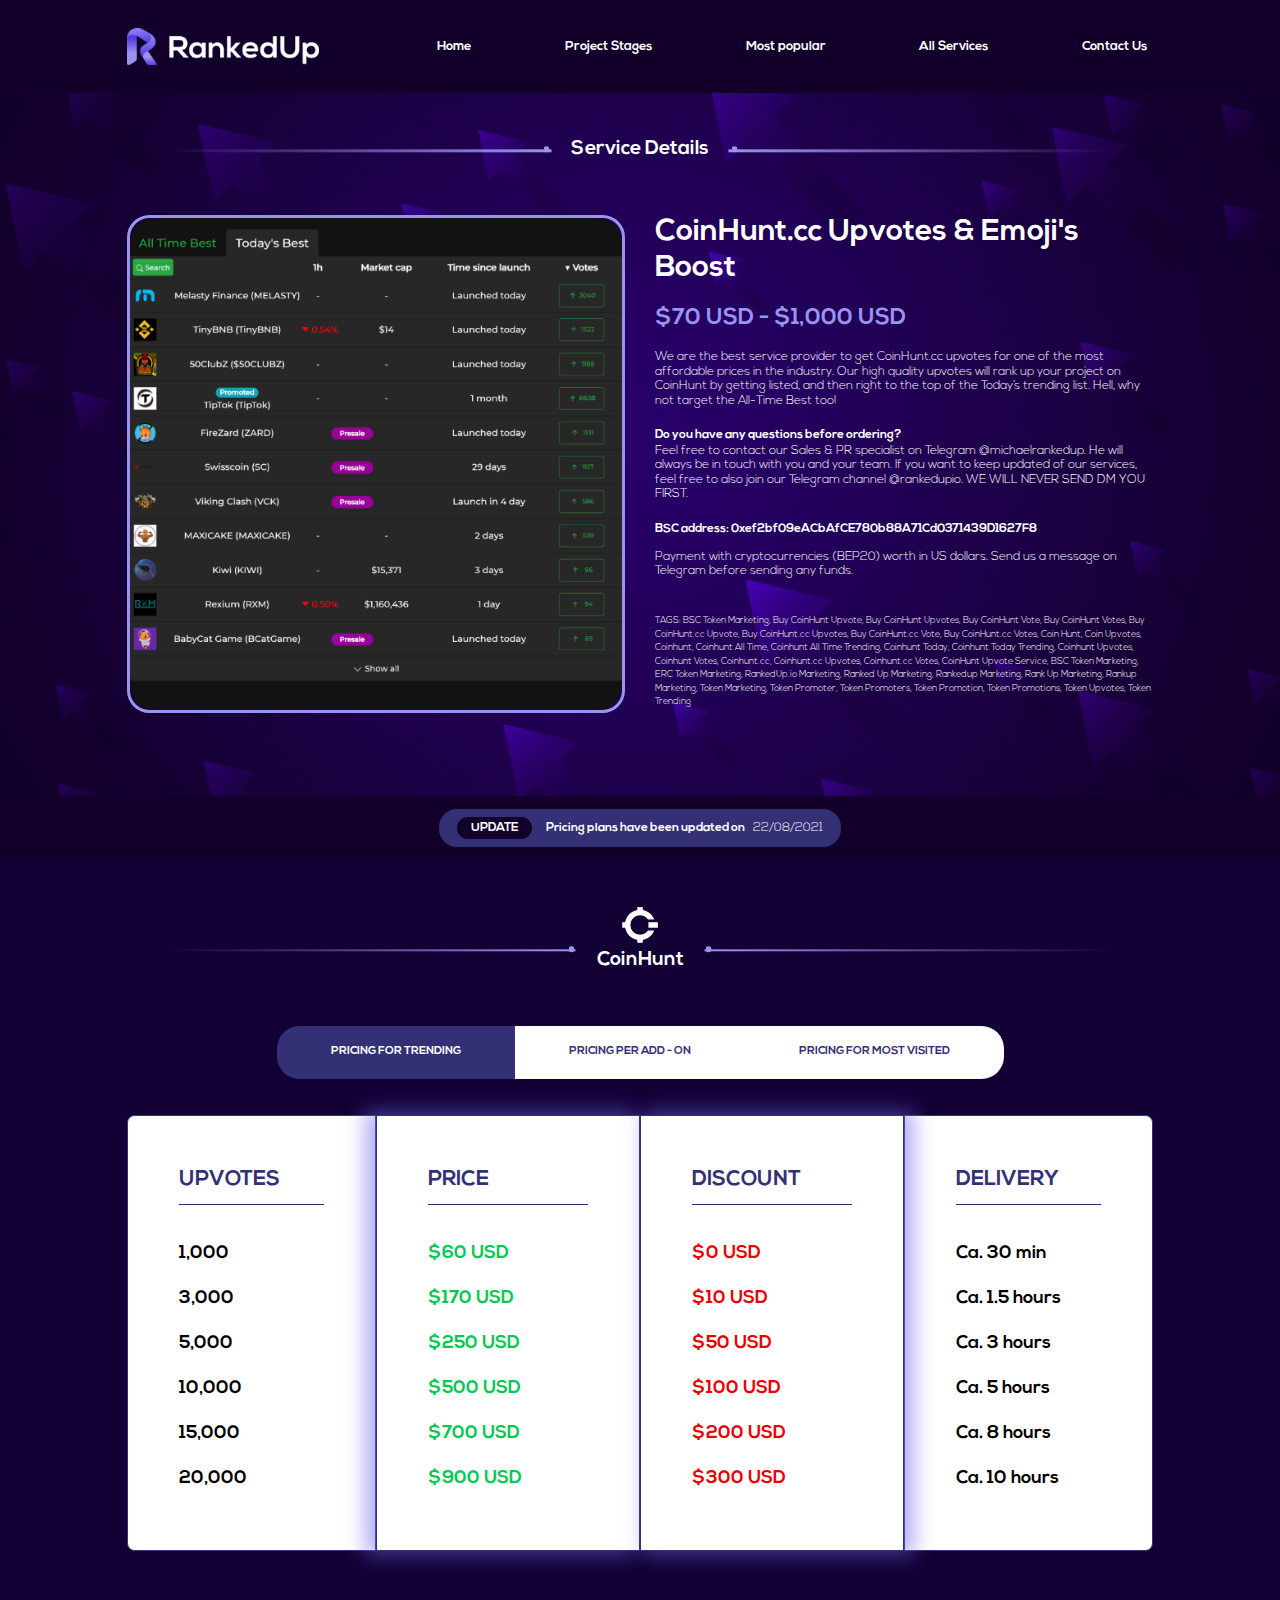
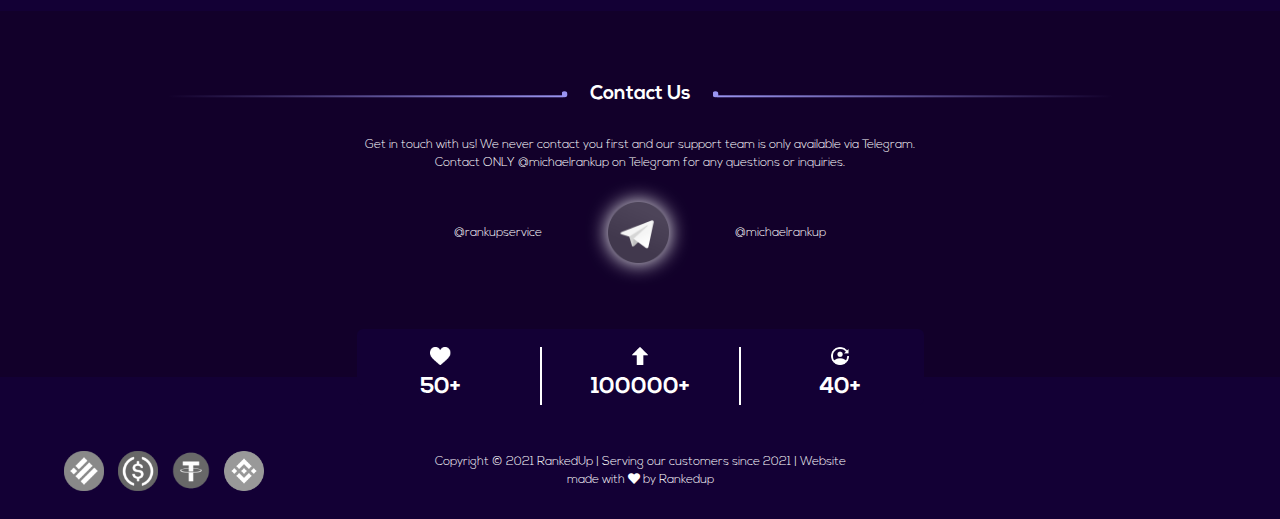
==== commit 753d81ca: "inner page sub section added" ====
--- a/coinhunt.html
+++ b/coinhunt.html
@@ -90,6 +90,276 @@
         </div>
     </section>
 
+    <section class="pricing" id="pricing">
+        <div class="container c--custom">
+            <div class="pricing--title text-center">
+                <img src="./img/coinhunt-big.png" alt="coinhunt-big" class="img-fluid">
+                <h2 class="bold--26 my-4 coinhunt">
+                    <img src="./img/dot-xs.svg" alt="dot1" class="img-fluid">
+                        <span class="px-4">CoinHunt</span>
+                    <img src="./img/dot-xs.svg" alt="dot2" class="img-fluid">
+                </h2>
+            </div>
+        </div>
+        <div class="container c--custom--2">
+            <div class="pricing--cards">
+                <ul class="nav nav-pills mb-3 justify-content-center" id="pills-tab" role="tablist">
+                    <li class="nav-item left--radius">
+                      <a class="nav-link active bold--15" id="pills-home-tab" data-toggle="pill" href="#pills-home" role="tab" aria-controls="pills-home" aria-selected="true">PRICING FOR TRENDING</a>
+                    </li>
+                    <li class="nav-item middle--radius">
+                      <a class="nav-link bold--15" id="pills-profile-tab" data-toggle="pill" href="#pills-profile" role="tab" aria-controls="pills-profile" aria-selected="false">PRICING PER ADD - ON</a>
+                    </li>
+                    <li class="nav-item right--radius">
+                      <a class="nav-link bold--15" id="pills-contact-tab" data-toggle="pill" href="#pills-contact" role="tab" aria-controls="pills-contact" aria-selected="false">PRICING FOR MOST VISITED</a>
+                    </li>
+                </ul>
+                <div class="tab-content" id="pills-tabContent">
+                    <div class="tab-pane fade show active" id="pills-home" role="tabpanel" aria-labelledby="pills-home-tab">
+                        <div class="row mt-5">
+                            <div class="col-sm-3 pr-sm-0">
+                                <div class="card pricing--first">
+                                    <div class="card-body">
+                                        <h3 class="card-title">UPVOTES</h3>
+                                        <hr>
+                                        <ul class="list-unstyled">
+                                            <li>1,000</li>
+                                            <li>3,000</li>
+                                            <li>5,000</li>
+                                            <li>10,000</li>
+                                            <li>15,000</li>
+                                            <li>20,000</li>
+                                        </ul>
+                                    </div>
+                                </div>
+                            </div>
+                            <div class="col-sm-3 px-sm-0">
+                                <div class="card pricing--second">
+                                    <div class="card-body">
+                                        <h3 class="card-title">PRICE</h3>
+                                        <hr>
+                                        <ul class="list-unstyled greenColor">
+                                            <li>$60 USD</li>
+                                            <li>$170 USD</li>
+                                            <li>$250 USD</li>
+                                            <li>$500 USD</li>
+                                            <li>$700 USD</li>
+                                            <li>$900 USD</li>
+                                        </ul>
+                                    </div>
+                                </div>
+                            </div>
+                            <div class="col-sm-3 px-sm-0">
+                                <div class="card pricing--third">
+                                    <div class="card-body">
+                                        <h3 class="card-title">DISCOUNT</h3>
+                                        <hr>
+                                        <ul class="list-unstyled discount">
+                                            <li>$0 USD</li>
+                                            <li>$10 USD</li>
+                                            <li>$50 USD</li>
+                                            <li>$100 USD</li>
+                                            <li>$200 USD</li>
+                                            <li>$300 USD</li>
+                                        </ul>
+                                    </div>
+                                </div>
+                            </div>
+                            <div class="col-sm-3 pl-sm-0">
+                                <div class="card pricing--fourth">
+                                    <div class="card-body">
+                                        <h3 class="card-title">DELIVERY</h3>
+                                        <hr>
+                                        <ul class="list-unstyled">
+                                            <li>Ca. 30 min</li>
+                                            <li>Ca. 1.5 hours</li>
+                                            <li>Ca. 3 hours</li>
+                                            <li>Ca. 5 hours</li>
+                                            <li>Ca. 8 hours</li>
+                                            <li>Ca. 10 hours</li>
+                                        </ul>
+                                    </div>
+                                </div>
+                            </div>
+                        </div>
+                    </div>
+                    <div class="tab-pane fade" id="pills-profile" role="tabpanel" aria-labelledby="pills-profile-tab">
+                        <div class="row mt-5">
+                            <div class="col-sm-3 pr-sm-0">
+                                <div class="card pricing--first">
+                                    <div class="card-body">
+                                        <h3 class="card-title">UPVOTES</h3>
+                                        <hr>
+                                        <ul class="list-unstyled">
+                                            <li>1,000</li>
+                                            <li>3,000</li>
+                                            <li>5,000</li>
+                                            <li>10,000</li>
+                                            <li>15,000</li>
+                                            <li>20,000</li>
+                                        </ul>
+                                    </div>
+                                    <div class="card-body">
+                                        <h3 class="card-title">Mass DM's</h3>
+                                        <hr>
+                                        <ul class="list-unstyled">
+                                            <li>25,000</li>
+                                            <li>30,000</li>
+                                            <li>35,000</li>
+                                        </ul>
+                                    </div>
+                                </div>
+                            </div>
+                            <div class="col-sm-3 px-sm-0">
+                                <div class="card pricing--second">
+                                    <div class="card-body">
+                                        <h3 class="card-title">PRICE</h3>
+                                        <hr>
+                                        <ul class="list-unstyled greenColor">
+                                            <li>$60 USD</li>
+                                            <li>$170 USD</li>
+                                            <li>$250 USD</li>
+                                            <li>$500 USD</li>
+                                            <li>$700 USD</li>
+                                            <li>$900 USD</li>
+                                        </ul>
+                                    </div>
+                                    <div class="card-body">
+                                        <h3 class="card-title">PRICE</h3>
+                                        <hr>
+                                        <ul class="list-unstyled greenColor">
+                                            <li>$1000 USD</li>
+                                            <li>$1100 USD</li>
+                                            <li>$1200 USD</li>
+                                        </ul>
+                                    </div>
+                                </div>
+                            </div>
+                            <div class="col-sm-3 px-sm-0">
+                                <div class="card pricing--third">
+                                    <div class="card-body">
+                                        <h3 class="card-title">DISCOUNT</h3>
+                                        <hr>
+                                        <ul class="list-unstyled discount">
+                                            <li>$0 USD</li>
+                                            <li>$10 USD</li>
+                                            <li>$50 USD</li>
+                                            <li>$100 USD</li>
+                                            <li>$200 USD</li>
+                                            <li>$300 USD</li>
+                                        </ul>
+                                    </div>
+                                    <div class="card-body">
+                                        <h3 class="card-title">DISCOUNT</h3>
+                                        <hr>
+                                        <ul class="list-unstyled discount">
+                                            <li>$400 USD</li>
+                                            <li>$500 USD</li>
+                                            <li>$600 USD</li>
+                                        </ul>
+                                    </div>
+                                </div>
+                            </div>
+                            <div class="col-sm-3 pl-sm-0">
+                                <div class="card pricing--fourth">
+                                    <div class="card-body">
+                                        <h3 class="card-title">DELIVERY</h3>
+                                        <hr>
+                                        <ul class="list-unstyled">
+                                            <li>Ca. 30 min</li>
+                                            <li>Ca. 1.5 hours</li>
+                                            <li>Ca. 3 hours</li>
+                                            <li>Ca. 5 hours</li>
+                                            <li>Ca. 8 hours</li>
+                                            <li>Ca. 10 hours</li>
+                                        </ul>
+                                    </div>
+                                    <div class="card-body">
+                                        <h3 class="card-title">DELIVERY</h3>
+                                        <hr>
+                                        <ul class="list-unstyled">
+                                            <li>Ca. 12 hours</li>
+                                            <li>Ca. 15 hours</li>
+                                            <li>Ca. 18 hours</li>
+                                        </ul>
+                                    </div>
+                                </div>
+                            </div>
+                        </div>
+                    </div>
+                    <div class="tab-pane fade" id="pills-contact" role="tabpanel" aria-labelledby="pills-contact-tab">
+                        <div class="row mt-5">
+                            <div class="col-sm-3 pr-sm-0">
+                                <div class="card pricing--first">
+                                    <div class="card-body">
+                                        <h3 class="card-title">UPVOTES</h3>
+                                        <hr>
+                                        <ul class="list-unstyled">
+                                            <li>1,000</li>
+                                            <li>3,000</li>
+                                            <li>5,000</li>
+                                            <li>10,000</li>
+                                            <li>15,000</li>
+                                            <li>20,000</li>
+                                        </ul>
+                                    </div>
+                                </div>
+                            </div>
+                            <div class="col-sm-3 px-sm-0">
+                                <div class="card pricing--second">
+                                    <div class="card-body">
+                                        <h3 class="card-title">PRICE</h3>
+                                        <hr>
+                                        <ul class="list-unstyled greenColor">
+                                            <li>$60 USD</li>
+                                            <li>$170 USD</li>
+                                            <li>$250 USD</li>
+                                            <li>$500 USD</li>
+                                            <li>$700 USD</li>
+                                            <li>$900 USD</li>
+                                        </ul>
+                                    </div>
+                                </div>
+                            </div>
+                            <div class="col-sm-3 px-sm-0">
+                                <div class="card pricing--third">
+                                    <div class="card-body">
+                                        <h3 class="card-title">DISCOUNT</h3>
+                                        <hr>
+                                        <ul class="list-unstyled discount">
+                                            <li>$0 USD</li>
+                                            <li>$10 USD</li>
+                                            <li>$50 USD</li>
+                                            <li>$100 USD</li>
+                                            <li>$200 USD</li>
+                                            <li>$300 USD</li>
+                                        </ul>
+                                    </div>
+                                </div>
+                            </div>
+                            <div class="col-sm-3 pl-sm-0">
+                                <div class="card pricing--fourth">
+                                    <div class="card-body">
+                                        <h3 class="card-title">DELIVERY</h3>
+                                        <hr>
+                                        <ul class="list-unstyled">
+                                            <li>Ca. 30 min</li>
+                                            <li>Ca. 1.5 hours</li>
+                                            <li>Ca. 3 hours</li>
+                                            <li>Ca. 5 hours</li>
+                                            <li>Ca. 8 hours</li>
+                                            <li>Ca. 10 hours</li>
+                                        </ul>
+                                    </div>
+                                </div>
+                            </div>
+                        </div>
+                    </div>
+                </div>
+            </div>
+        </div>
+    </section>
+
     <section class="contact" id="contact">
         <div class="container c--custom">
             <div class="contact--title text-center">
--- a/css/style.css
+++ b/css/style.css
@@ -174,7 +174,7 @@
 }
 
 .bold--24 {
-  font-size: 4rem;
+  font-size: 1.5rem;
   font-weight: 700;
 }
 
@@ -495,6 +495,8 @@
   top: .9rem;
   background: -webkit-gradient(linear, right top, left top, from(#ffffff00), to(#9994F0));
   background: linear-gradient(right, #ffffff00 0%, #9994F0 100%);
+  background: -webkit-gradient(linear, right top, left top, from(rgba(255, 255, 255, 0)), to(#9994f0));
+  background: linear-gradient(right, rgba(255, 255, 255, 0) 0%, #9994f0 100%);
 }
 
 @media (max-width: 575.98px) {
@@ -538,6 +540,8 @@
   margin-right: .5rem;
   background: -webkit-gradient(linear, left top, right top, from(#ffffff00), to(#9994F0));
   background: linear-gradient(left, #ffffff00 0%, #9994F0 100%);
+  background: -webkit-gradient(linear, left top, right top, from(rgba(255, 255, 255, 0)), to(#9994f0));
+  background: linear-gradient(left, rgba(255, 255, 255, 0) 0%, #9994f0 100%);
 }
 
 .project .project--title h2::after {
@@ -817,6 +821,8 @@
   top: 0.96rem;
   background: -webkit-gradient(linear, right top, left top, from(#ffffff00), to(#9994F0));
   background: linear-gradient(right, #ffffff00 0%, #9994F0 100%);
+  background: -webkit-gradient(linear, right top, left top, from(rgba(255, 255, 255, 0)), to(#9994f0));
+  background: linear-gradient(right, rgba(255, 255, 255, 0) 0%, #9994f0 100%);
 }
 
 @media (max-width: 575.98px) {
@@ -876,6 +882,8 @@
   margin-right: .5rem;
   background: -webkit-gradient(linear, left top, right top, from(#ffffff00), to(#9994F0));
   background: linear-gradient(left, #ffffff00 0%, #9994F0 100%);
+  background: -webkit-gradient(linear, left top, right top, from(rgba(255, 255, 255, 0)), to(#9994f0));
+  background: linear-gradient(left, rgba(255, 255, 255, 0) 0%, #9994f0 100%);
 }
 
 .popular .popular--title h2::after {
@@ -1213,6 +1221,8 @@
   top: .95rem;
   background: -webkit-gradient(linear, right top, left top, from(#ffffff00), to(#9994F0));
   background: linear-gradient(right, #ffffff00 0%, #9994F0 100%);
+  background: -webkit-gradient(linear, right top, left top, from(rgba(255, 255, 255, 0)), to(#9994f0));
+  background: linear-gradient(right, rgba(255, 255, 255, 0) 0%, #9994f0 100%);
 }
 
 @media (max-width: 575.98px) {
@@ -1256,6 +1266,8 @@
   margin-right: .5rem;
   background: -webkit-gradient(linear, left top, right top, from(#ffffff00), to(#9994F0));
   background: linear-gradient(left, #ffffff00 0%, #9994F0 100%);
+  background: -webkit-gradient(linear, left top, right top, from(rgba(255, 255, 255, 0)), to(#9994f0));
+  background: linear-gradient(left, rgba(255, 255, 255, 0) 0%, #9994f0 100%);
 }
 
 .service .service--title h2::after {
@@ -1646,6 +1658,8 @@
   top: .96rem;
   background: -webkit-gradient(linear, right top, left top, from(#ffffff00), to(#9994F0));
   background: linear-gradient(right, #ffffff00 0%, #9994F0 100%);
+  background: -webkit-gradient(linear, right top, left top, from(rgba(255, 255, 255, 0)), to(#9994f0));
+  background: linear-gradient(right, rgba(255, 255, 255, 0) 0%, #9994f0 100%);
 }
 
 @media (max-width: 575.98px) {
@@ -1705,6 +1719,8 @@
   margin-right: .5rem;
   background: -webkit-gradient(linear, left top, right top, from(#ffffff00), to(#9994F0));
   background: linear-gradient(left, #ffffff00 0%, #9994F0 100%);
+  background: -webkit-gradient(linear, left top, right top, from(rgba(255, 255, 255, 0)), to(#9994f0));
+  background: linear-gradient(left, rgba(255, 255, 255, 0) 0%, #9994f0 100%);
 }
 
 .contact .contact--title h2::after {
@@ -1914,6 +1930,8 @@
   top: .95rem;
   background: -webkit-gradient(linear, right top, left top, from(#ffffff00), to(#9994F0));
   background: linear-gradient(right, #ffffff00 0%, #9994F0 100%);
+  background: -webkit-gradient(linear, right top, left top, from(rgba(255, 255, 255, 0)), to(#9994f0));
+  background: linear-gradient(right, rgba(255, 255, 255, 0) 0%, #9994f0 100%);
 }
 
 @media (max-width: 575.98px) {
@@ -1957,6 +1975,8 @@
   margin-right: .5rem;
   background: -webkit-gradient(linear, left top, right top, from(#ffffff00), to(#9994F0));
   background: linear-gradient(left, #ffffff00 0%, #9994F0 100%);
+  background: -webkit-gradient(linear, left top, right top, from(rgba(255, 255, 255, 0)), to(#9994f0));
+  background: linear-gradient(left, rgba(255, 255, 255, 0) 0%, #9994f0 100%);
 }
 
 .page .page--title h2::after {
@@ -2012,4 +2032,563 @@
     font-size: .93rem;
   }
 }
+
+/* pricing starts */
+.pricing .c--custom--2 {
+  max-width: 88rem;
+}
+
+.pricing .pricing--title {
+  margin: 4rem 0 3rem 0;
+}
+
+.pricing .pricing--title img {
+  width: auto;
+  height: auto;
+}
+
+@media (max-width: 575.98px) {
+  .pricing .pricing--title img {
+    width: 3rem;
+  }
+}
+
+@media (min-width: 576px) and (max-width: 767.98px) {
+  .pricing .pricing--title img {
+    width: 3rem;
+  }
+}
+
+@media (min-width: 768px) and (max-width: 991.98px) {
+  .pricing .pricing--title img {
+    width: 3rem;
+  }
+}
+
+@media (min-width: 992px) and (max-width: 1299.98px) {
+  .pricing .pricing--title img {
+    width: 3rem;
+  }
+}
+
+@media (min-width: 1300px) and (max-width: 1531.98px) {
+  .pricing .pricing--title img {
+    width: 4rem;
+  }
+}
+
+.pricing .pricing--title h2 {
+  position: relative;
+  right: 50%;
+  left: 50%;
+  -webkit-transform: translate(-50%, -50%);
+          transform: translate(-50%, -50%);
+}
+
+.pricing .pricing--title h2::before, .pricing .pricing--title h2::after {
+  position: absolute;
+  content: "";
+  width: 31.5rem;
+  height: 0.2rem;
+  top: 0;
+  background: -webkit-gradient(linear, right top, left top, from(#ffffff00), to(#9994F0));
+  background: linear-gradient(right, #ffffff00 0%, #9994F0 100%);
+  background: -webkit-gradient(linear, right top, left top, from(rgba(255, 255, 255, 0)), to(#9994f0));
+  background: linear-gradient(right, rgba(255, 255, 255, 0) 0%, #9994f0 100%);
+}
+
+@media (max-width: 575.98px) {
+  .pricing .pricing--title h2::before, .pricing .pricing--title h2::after {
+    width: 8.5rem;
+  }
+}
+
+@media (min-width: 576px) and (max-width: 767.98px) {
+  .pricing .pricing--title h2::before, .pricing .pricing--title h2::after {
+    width: 22.5rem;
+  }
+}
+
+@media (min-width: 768px) and (max-width: 991.98px) {
+  .pricing .pricing--title h2::before, .pricing .pricing--title h2::after {
+    width: 22.5rem;
+  }
+}
+
+@media (max-width: 320px) {
+  .pricing .pricing--title h2::before, .pricing .pricing--title h2::after {
+    width: 4rem;
+  }
+}
+
+@media (min-width: 321px) and (max-width: 376px) {
+  .pricing .pricing--title h2::before, .pricing .pricing--title h2::after {
+    width: 6.5rem;
+  }
+}
+
+@media (min-width: 355px) and (max-width: 366px) {
+  .pricing .pricing--title h2::before, .pricing .pricing--title h2::after {
+    width: 5.8rem;
+  }
+}
+
+.pricing .pricing--title h2::before {
+  left: 0;
+  margin-right: .5rem;
+  background: -webkit-gradient(linear, left top, right top, from(#ffffff00), to(#9994F0));
+  background: linear-gradient(left, #ffffff00 0%, #9994F0 100%);
+  background: -webkit-gradient(linear, left top, right top, from(rgba(255, 255, 255, 0)), to(#9994f0));
+  background: linear-gradient(left, rgba(255, 255, 255, 0) 0%, #9994f0 100%);
+}
+
+.pricing .pricing--title h2::after {
+  right: 0;
+  margin-left: .5rem;
+  border: 0;
+}
+
+.pricing .pricing--title h2 img {
+  position: relative;
+  bottom: .9rem;
+  width: .5rem;
+  height: 1rem;
+}
+
+.pricing .pricing--title .reddit::before, .pricing .pricing--title .reddit::after {
+  width: 35rem;
+}
+
+@media (max-width: 575.98px) {
+  .pricing .pricing--title .reddit::before, .pricing .pricing--title .reddit::after {
+    width: 12rem;
+  }
+}
+
+@media (min-width: 576px) and (max-width: 767.98px) {
+  .pricing .pricing--title .reddit::before, .pricing .pricing--title .reddit::after {
+    width: 26rem;
+  }
+}
+
+@media (min-width: 768px) and (max-width: 991.98px) {
+  .pricing .pricing--title .reddit::before, .pricing .pricing--title .reddit::after {
+    width: 26rem;
+  }
+}
+
+@media (max-width: 320px) {
+  .pricing .pricing--title .reddit::before, .pricing .pricing--title .reddit::after {
+    width: 7.5rem;
+  }
+}
+
+@media (min-width: 321px) and (max-width: 376px) {
+  .pricing .pricing--title .reddit::before, .pricing .pricing--title .reddit::after {
+    width: 10rem;
+  }
+}
+
+@media (min-width: 355px) and (max-width: 366px) {
+  .pricing .pricing--title .reddit::before, .pricing .pricing--title .reddit::after {
+    width: 9.4rem;
+  }
+}
+
+.pricing .pricing--title .poocoin::before, .pricing .pricing--title .poocoin::after {
+  width: 34.5rem;
+}
+
+@media (max-width: 575.98px) {
+  .pricing .pricing--title .poocoin::before, .pricing .pricing--title .poocoin::after {
+    width: 11rem;
+  }
+}
+
+@media (min-width: 576px) and (max-width: 767.98px) {
+  .pricing .pricing--title .poocoin::before, .pricing .pricing--title .poocoin::after {
+    width: 25.5rem;
+  }
+}
+
+@media (min-width: 768px) and (max-width: 991.98px) {
+  .pricing .pricing--title .poocoin::before, .pricing .pricing--title .poocoin::after {
+    width: 25.5rem;
+  }
+}
+
+@media (min-width: 992px) and (max-width: 1299.98px) {
+  .pricing .pricing--title .poocoin::before, .pricing .pricing--title .poocoin::after {
+    width: 34rem;
+  }
+}
+
+@media (min-width: 1300px) and (max-width: 1531.98px) {
+  .pricing .pricing--title .poocoin::before, .pricing .pricing--title .poocoin::after {
+    width: 34rem;
+  }
+}
+
+@media (max-width: 320px) {
+  .pricing .pricing--title .poocoin::before, .pricing .pricing--title .poocoin::after {
+    width: 7rem;
+  }
+}
+
+@media (min-width: 321px) and (max-width: 376px) {
+  .pricing .pricing--title .poocoin::before, .pricing .pricing--title .poocoin::after {
+    width: 9rem;
+  }
+}
+
+@media (min-width: 355px) and (max-width: 366px) {
+  .pricing .pricing--title .poocoin::before, .pricing .pricing--title .poocoin::after {
+    width: 8.5rem;
+  }
+}
+
+.pricing .pricing--title .coinsniper::before, .pricing .pricing--title .coinsniper::after {
+  width: 33.5rem;
+}
+
+@media (max-width: 575.98px) {
+  .pricing .pricing--title .coinsniper::before, .pricing .pricing--title .coinsniper::after {
+    width: 10rem;
+  }
+}
+
+@media (min-width: 576px) and (max-width: 767.98px) {
+  .pricing .pricing--title .coinsniper::before, .pricing .pricing--title .coinsniper::after {
+    width: 24.5rem;
+  }
+}
+
+@media (min-width: 768px) and (max-width: 991.98px) {
+  .pricing .pricing--title .coinsniper::before, .pricing .pricing--title .coinsniper::after {
+    width: 24.5rem;
+  }
+}
+
+@media (min-width: 992px) and (max-width: 1299.98px) {
+  .pricing .pricing--title .coinsniper::before, .pricing .pricing--title .coinsniper::after {
+    width: 33rem;
+  }
+}
+
+@media (min-width: 1300px) and (max-width: 1531.98px) {
+  .pricing .pricing--title .coinsniper::before, .pricing .pricing--title .coinsniper::after {
+    width: 33rem;
+  }
+}
+
+@media (max-width: 320px) {
+  .pricing .pricing--title .coinsniper::before, .pricing .pricing--title .coinsniper::after {
+    width: 6rem;
+  }
+}
+
+@media (min-width: 321px) and (max-width: 376px) {
+  .pricing .pricing--title .coinsniper::before, .pricing .pricing--title .coinsniper::after {
+    width: 8rem;
+  }
+}
+
+@media (min-width: 355px) and (max-width: 366px) {
+  .pricing .pricing--title .coinsniper::before, .pricing .pricing--title .coinsniper::after {
+    width: 7.5rem;
+  }
+}
+
+.pricing .pricing--title .coinhunt::before, .pricing .pricing--title .coinhunt::after {
+  width: 34rem;
+}
+
+@media (max-width: 575.98px) {
+  .pricing .pricing--title .coinhunt::before, .pricing .pricing--title .coinhunt::after {
+    width: 11rem;
+  }
+}
+
+@media (min-width: 576px) and (max-width: 767.98px) {
+  .pricing .pricing--title .coinhunt::before, .pricing .pricing--title .coinhunt::after {
+    width: 25rem;
+  }
+}
+
+@media (min-width: 768px) and (max-width: 991.98px) {
+  .pricing .pricing--title .coinhunt::before, .pricing .pricing--title .coinhunt::after {
+    width: 25rem;
+  }
+}
+
+@media (max-width: 320px) {
+  .pricing .pricing--title .coinhunt::before, .pricing .pricing--title .coinhunt::after {
+    width: 6.5rem;
+  }
+}
+
+@media (min-width: 321px) and (max-width: 376px) {
+  .pricing .pricing--title .coinhunt::before, .pricing .pricing--title .coinhunt::after {
+    width: 8.5rem;
+  }
+}
+
+@media (min-width: 355px) and (max-width: 366px) {
+  .pricing .pricing--title .coinhunt::before, .pricing .pricing--title .coinhunt::after {
+    width: 8rem;
+  }
+}
+
+.pricing .pricing--title .dxsale::before, .pricing .pricing--title .dxsale::after {
+  width: 35rem;
+}
+
+@media (max-width: 575.98px) {
+  .pricing .pricing--title .dxsale::before, .pricing .pricing--title .dxsale::after {
+    width: 11.5rem;
+  }
+}
+
+@media (min-width: 576px) and (max-width: 767.98px) {
+  .pricing .pricing--title .dxsale::before, .pricing .pricing--title .dxsale::after {
+    width: 26rem;
+  }
+}
+
+@media (min-width: 768px) and (max-width: 991.98px) {
+  .pricing .pricing--title .dxsale::before, .pricing .pricing--title .dxsale::after {
+    width: 26rem;
+  }
+}
+
+@media (min-width: 992px) and (max-width: 1299.98px) {
+  .pricing .pricing--title .dxsale::before, .pricing .pricing--title .dxsale::after {
+    width: 34.5rem;
+  }
+}
+
+@media (min-width: 1300px) and (max-width: 1531.98px) {
+  .pricing .pricing--title .dxsale::before, .pricing .pricing--title .dxsale::after {
+    width: 34.5rem;
+  }
+}
+
+@media (max-width: 320px) {
+  .pricing .pricing--title .dxsale::before, .pricing .pricing--title .dxsale::after {
+    width: 7.5rem;
+  }
+}
+
+@media (min-width: 321px) and (max-width: 376px) {
+  .pricing .pricing--title .dxsale::before, .pricing .pricing--title .dxsale::after {
+    width: 9.5rem;
+  }
+}
+
+@media (min-width: 355px) and (max-width: 366px) {
+  .pricing .pricing--title .dxsale::before, .pricing .pricing--title .dxsale::after {
+    width: 9rem;
+  }
+}
+
+.pricing .pricing--cards {
+  margin-bottom: 5rem;
+}
+
+.pricing .pricing--cards .nav-pills {
+  border-radius: 1.875rem;
+}
+
+@media (max-width: 575.98px) {
+  .pricing .pricing--cards .nav-pills .nav-item {
+    width: 80%;
+    text-align: center;
+    margin-bottom: .5rem;
+  }
+}
+
+.pricing .pricing--cards .nav-pills .nav-item .nav-link {
+  border-radius: 0;
+  background-color: var(--color_white);
+  color: var(--color_lightblue);
+  padding: 1.5rem 4.5rem;
+}
+
+@media (max-width: 575.98px) {
+  .pricing .pricing--cards .nav-pills .nav-item .nav-link {
+    padding: 1.5rem 0;
+  }
+}
+
+.pricing .pricing--cards .nav-pills .nav-item .active {
+  background-color: var(--color_lightblue);
+  color: var(--color_white);
+}
+
+@media (max-width: 575.98px) {
+  .pricing .pricing--cards .nav-pills .nav-item .active {
+    border-radius: 1.875rem !important;
+  }
+}
+
+.pricing .pricing--cards .nav-pills .left--radius .nav-link {
+  border-top-left-radius: 1.875rem;
+  border-bottom-left-radius: 1.875rem;
+  border-top-right-radius: 0;
+  border-bottom-right-radius: 0;
+}
+
+@media (max-width: 575.98px) {
+  .pricing .pricing--cards .nav-pills .left--radius .nav-link {
+    border-radius: 0;
+  }
+}
+
+.pricing .pricing--cards .nav-pills .middle--radius .nav-link {
+  border-radius: 0;
+}
+
+.pricing .pricing--cards .nav-pills .right--radius .nav-link {
+  border-top-left-radius: 0;
+  border-bottom-left-radius: 0;
+  border-top-right-radius: 1.875rem;
+  border-bottom-right-radius: 1.875rem;
+}
+
+@media (max-width: 575.98px) {
+  .pricing .pricing--cards .nav-pills .right--radius .nav-link {
+    border-radius: 0;
+  }
+}
+
+.pricing .pricing--cards .tab-content .card {
+  border-radius: 0;
+  padding: 3rem 3rem 2rem 3rem;
+  border: 1px solid var(--color_lightblue);
+}
+
+@media (max-width: 575.98px) {
+  .pricing .pricing--cards .tab-content .card {
+    margin: 0 1.5rem;
+  }
+}
+
+@media (max-width: 320px) {
+  .pricing .pricing--cards .tab-content .card {
+    margin: 0 .5rem;
+  }
+}
+
+@media (min-width: 321px) and (max-width: 376px) {
+  .pricing .pricing--cards .tab-content .card {
+    margin: 0 1rem;
+  }
+}
+
+@media (min-width: 576px) and (max-width: 767.98px) {
+  .pricing .pricing--cards .tab-content .card {
+    padding: 3rem 1rem 2rem 1rem;
+  }
+}
+
+@media (min-width: 768px) and (max-width: 991.98px) {
+  .pricing .pricing--cards .tab-content .card {
+    padding: 3rem 1rem 2rem 1rem;
+  }
+}
+
+.pricing .pricing--cards .tab-content .pricing--first {
+  border-top-left-radius: 0.625rem;
+  border-bottom-left-radius: 0.625rem;
+}
+
+@media (max-width: 575.98px) {
+  .pricing .pricing--cards .tab-content .pricing--first {
+    border-bottom-left-radius: 0;
+    border-top-right-radius: 0.625rem;
+  }
+}
+
+.pricing .pricing--cards .tab-content .pricing--first ul li {
+  color: var(--color_black);
+  margin: 1.5rem 0;
+}
+
+.pricing .pricing--cards .tab-content .pricing--second {
+  -webkit-box-shadow: -0.625rem 0rem 1.5625rem 0.3125rem #6f68ec8c;
+          box-shadow: -0.625rem 0rem 1.5625rem 0.3125rem #6f68ec8c;
+  -webkit-box-shadow: -0.625rem 0rem 1.5625rem 0.3125rem rgba(111, 104, 236, 0.55);
+          box-shadow: -0.625rem 0rem 1.5625rem 0.3125rem rgba(111, 104, 236, 0.55);
+  z-index: 1;
+}
+
+.pricing .pricing--cards .tab-content .pricing--second ul li {
+  color: var(--color_green);
+  margin: 1.5rem 0;
+}
+
+.pricing .pricing--cards .tab-content .pricing--third {
+  -webkit-box-shadow: 0.625rem 0rem 1.5625rem 0.3125rem #6f68ec8c;
+          box-shadow: 0.625rem 0rem 1.5625rem 0.3125rem #6f68ec8c;
+  -webkit-box-shadow: 0.625rem 0rem 1.5625rem 0.3125rem rgba(111, 104, 236, 0.55);
+          box-shadow: 0.625rem 0rem 1.5625rem 0.3125rem rgba(111, 104, 236, 0.55);
+  z-index: 1;
+}
+
+.pricing .pricing--cards .tab-content .pricing--third ul li {
+  color: var(--color_red);
+  margin: 1.5rem 0;
+}
+
+.pricing .pricing--cards .tab-content .pricing--fourth {
+  border-top-right-radius: 0.625rem;
+  border-bottom-right-radius: 0.625rem;
+}
+
+@media (max-width: 575.98px) {
+  .pricing .pricing--cards .tab-content .pricing--fourth {
+    border-top-right-radius: 0;
+    border-bottom-left-radius: 0.625rem;
+  }
+}
+
+.pricing .pricing--cards .tab-content .pricing--fourth ul li {
+  color: var(--color_black);
+  margin: 1.5rem 0;
+}
+
+.pricing .pricing--cards h3 {
+  color: var(--color_lightblue);
+}
+
+.pricing .pricing--cards ul {
+  padding-top: .5rem;
+}
+
+.pricing .pricing--cards ul li {
+  font-size: 1.5rem;
+  font-weight: 700;
+}
+
+@media (max-width: 575.98px) {
+  .pricing .pricing--cards ul li {
+    font-size: 1rem;
+  }
+}
+
+@media (min-width: 576px) and (max-width: 767.98px) {
+  .pricing .pricing--cards ul li {
+    font-size: 1rem;
+  }
+}
+
+@media (min-width: 768px) and (max-width: 991.98px) {
+  .pricing .pricing--cards ul li {
+    font-size: 1rem;
+  }
+}
+
+.pricing .pricing--cards hr {
+  background-color: var(--color_lightblue);
+}
 /*# sourceMappingURL=style.css.map */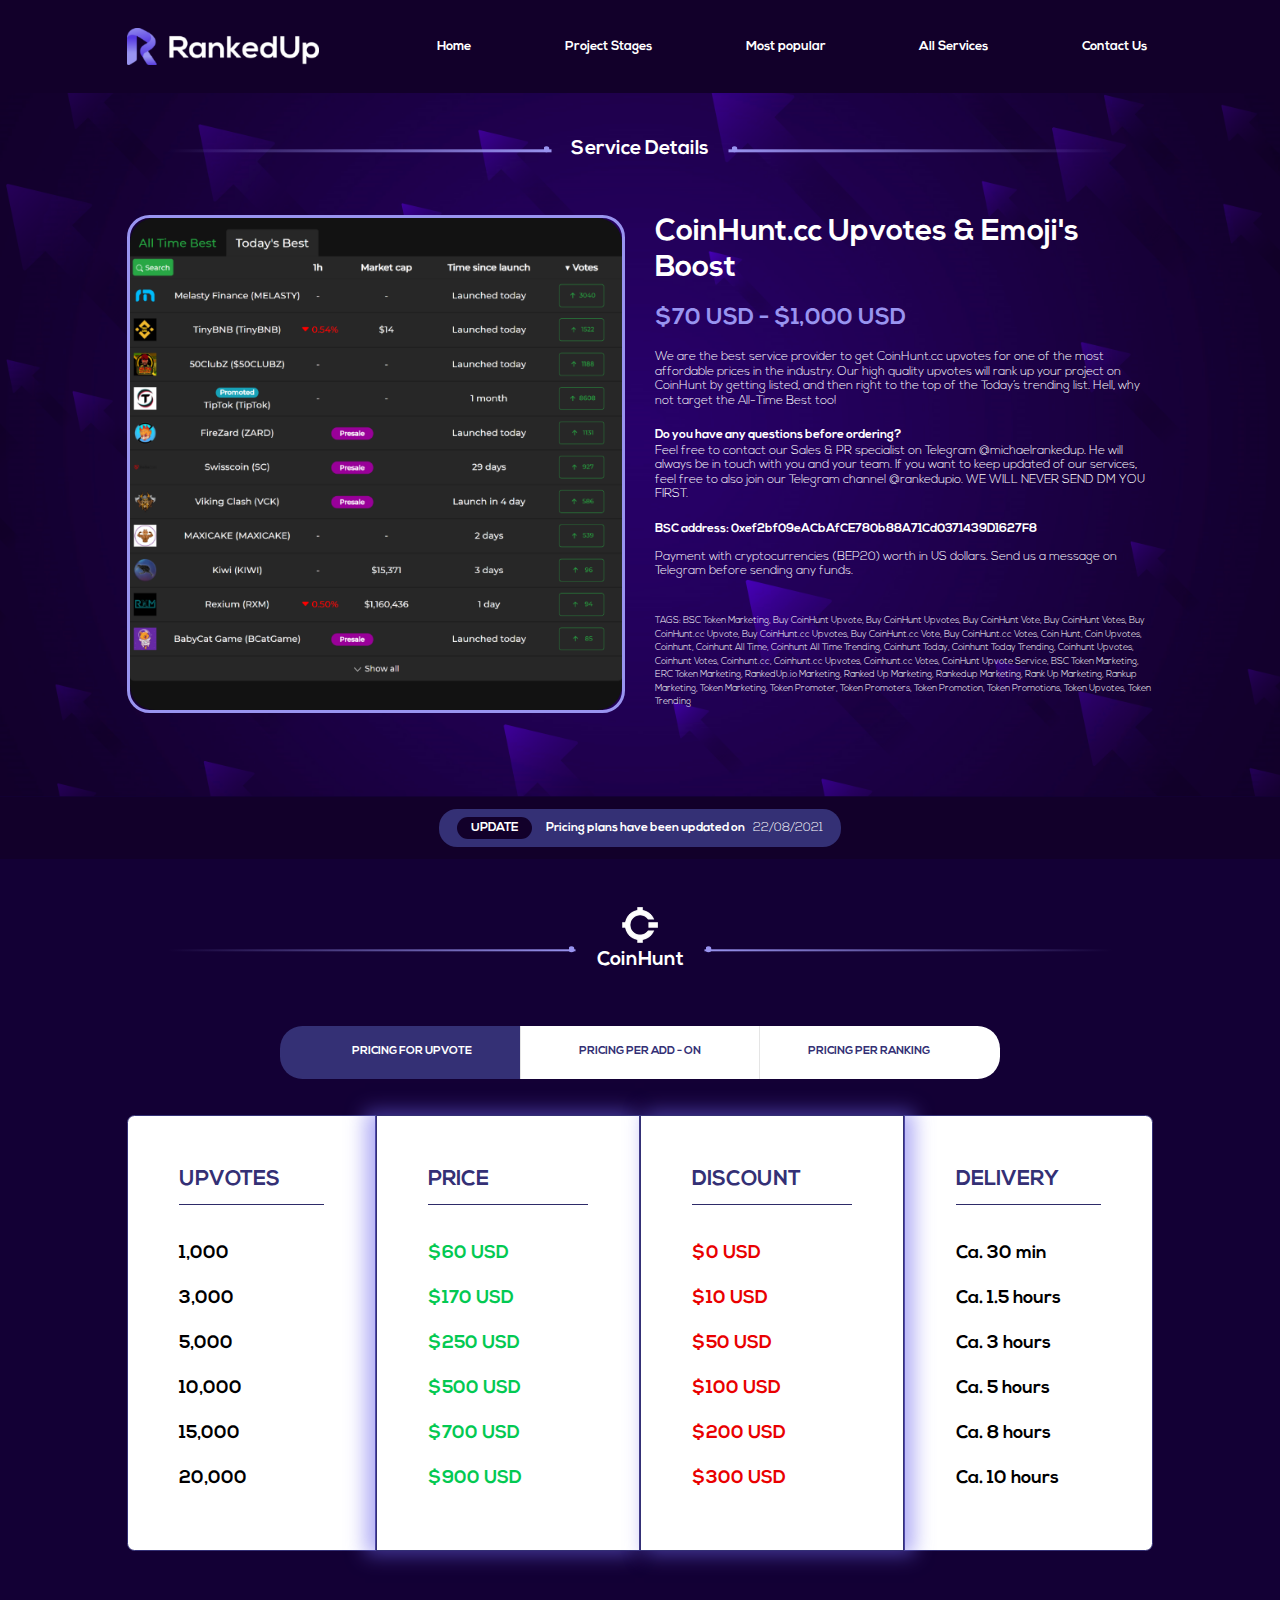
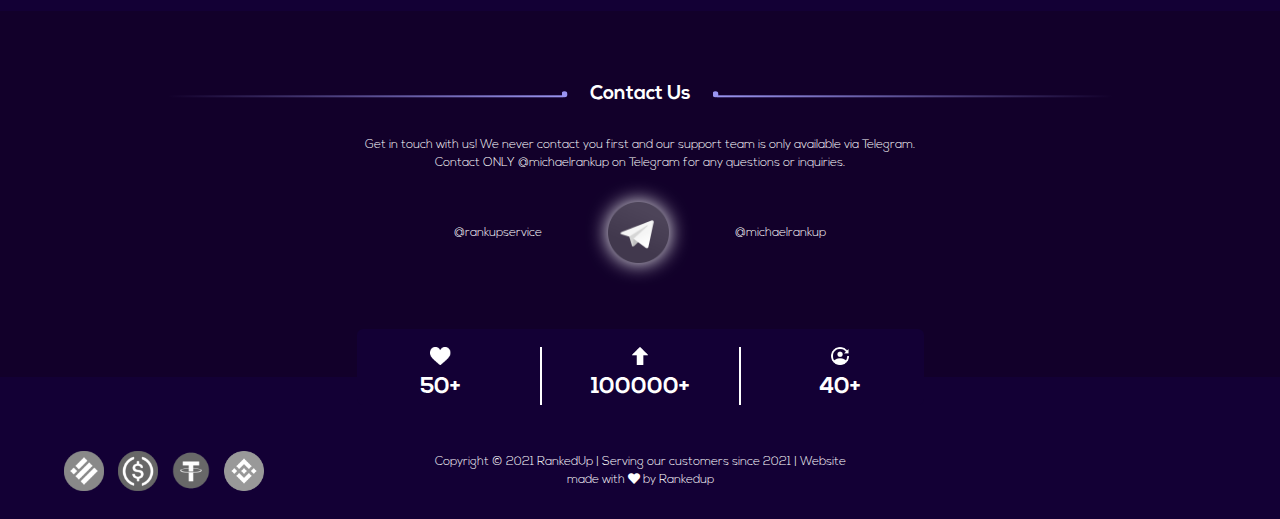
==== commit a98c067f: "inner pages minor issues fixed" ====
--- a/coinhunt.html
+++ b/coinhunt.html
@@ -105,13 +105,13 @@
             <div class="pricing--cards">
                 <ul class="nav nav-pills mb-3 justify-content-center" id="pills-tab" role="tablist">
                     <li class="nav-item left--radius">
-                      <a class="nav-link active bold--15" id="pills-home-tab" data-toggle="pill" href="#pills-home" role="tab" aria-controls="pills-home" aria-selected="true">PRICING FOR TRENDING</a>
+                      <a class="nav-link active bold--15" id="pills-home-tab" data-toggle="pill" href="#pills-home" role="tab" aria-controls="pills-home" aria-selected="true">PRICING FOR UPVOTE</a>
                     </li>
                     <li class="nav-item middle--radius">
                       <a class="nav-link bold--15" id="pills-profile-tab" data-toggle="pill" href="#pills-profile" role="tab" aria-controls="pills-profile" aria-selected="false">PRICING PER ADD - ON</a>
                     </li>
                     <li class="nav-item right--radius">
-                      <a class="nav-link bold--15" id="pills-contact-tab" data-toggle="pill" href="#pills-contact" role="tab" aria-controls="pills-contact" aria-selected="false">PRICING FOR MOST VISITED</a>
+                      <a class="nav-link bold--15" id="pills-contact-tab" data-toggle="pill" href="#pills-contact" role="tab" aria-controls="pills-contact" aria-selected="false">PRICING PER RANKING</a>
                     </li>
                 </ul>
                 <div class="tab-content" id="pills-tabContent">
@@ -292,7 +292,7 @@
                             <div class="col-sm-3 pr-sm-0">
                                 <div class="card pricing--first">
                                     <div class="card-body">
-                                        <h3 class="card-title">UPVOTES</h3>
+                                        <h3 class="card-title">RANKING</h3>
                                         <hr>
                                         <ul class="list-unstyled">
                                             <li>1,000</li>
--- a/css/style.css
+++ b/css/style.css
@@ -2411,12 +2411,18 @@
   border-radius: 0;
   background-color: var(--color_white);
   color: var(--color_lightblue);
-  padding: 1.5rem 4.5rem;
+  padding: 1.5rem 0;
 }
 
 @media (max-width: 575.98px) {
   .pricing .pricing--cards .nav-pills .nav-item .nav-link {
     padding: 1.5rem 0;
+  }
+}
+
+@media (min-width: 575.98px) {
+  .pricing .pricing--cards .nav-pills .nav-item .nav-link {
+    width: 20rem;
   }
 }
 
@@ -2444,8 +2450,18 @@
   }
 }
 
+@media (min-width: 576px) {
+  .pricing .pricing--cards .nav-pills .left--radius .nav-link {
+    padding-right: 4rem;
+    text-align: right;
+  }
+}
+
 .pricing .pricing--cards .nav-pills .middle--radius .nav-link {
+  border-right: 1px solid rgba(0, 0, 0, 0.1);
+  border-left: 1px solid rgba(0, 0, 0, 0.1);
   border-radius: 0;
+  text-align: center;
 }
 
 .pricing .pricing--cards .nav-pills .right--radius .nav-link {
@@ -2457,6 +2473,27 @@
 
 @media (max-width: 575.98px) {
   .pricing .pricing--cards .nav-pills .right--radius .nav-link {
+    border-radius: 0;
+  }
+}
+
+@media (min-width: 576px) {
+  .pricing .pricing--cards .nav-pills .right--radius .nav-link {
+    padding-left: 4rem;
+    text-align: left;
+  }
+}
+
+.pricing .pricing--cards .nav-pills .single--radius .nav-link {
+  border-top-left-radius: 1.875rem;
+  border-bottom-left-radius: 1.875rem;
+  border-top-right-radius: 1.875rem;
+  border-bottom-right-radius: 1.875rem;
+  text-align: center;
+}
+
+@media (max-width: 575.98px) {
+  .pricing .pricing--cards .nav-pills .single--radius .nav-link {
     border-radius: 0;
   }
 }
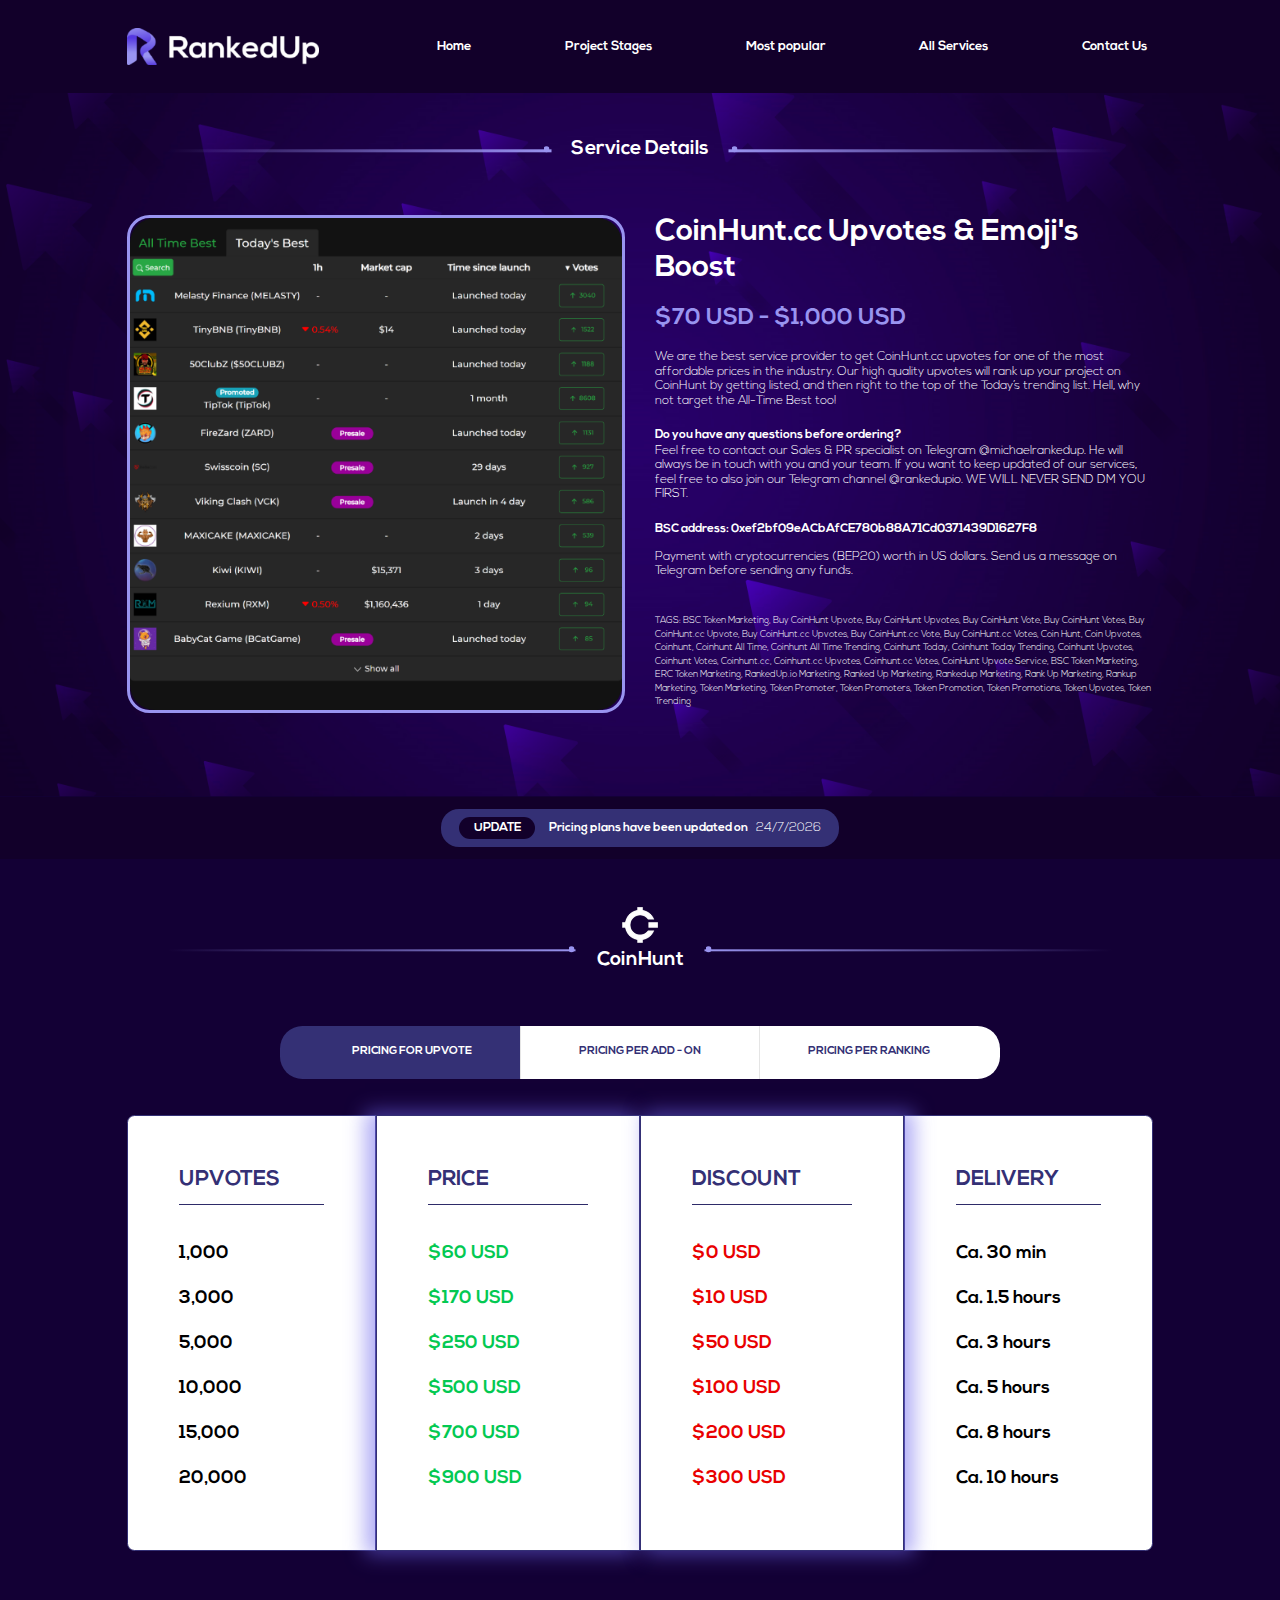
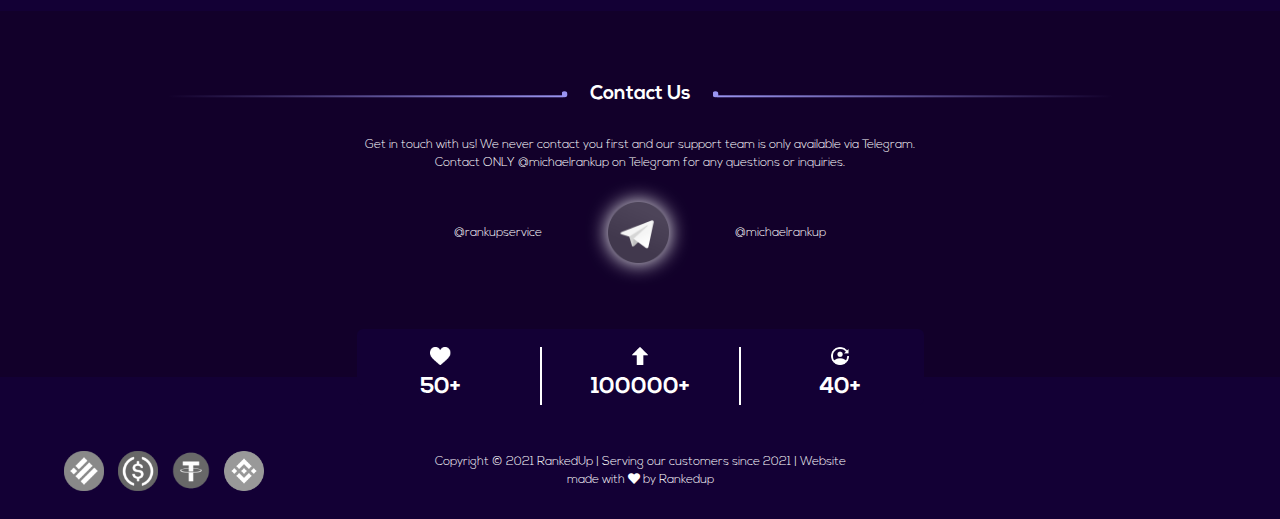
==== commit 76a29054: "typed js and counter js added" ====
--- a/coinhunt.html
+++ b/coinhunt.html
@@ -84,7 +84,7 @@
         <div class="container c--custom py-3">
           <div class="update--text">
             <p>
-                <span class="bold--16 mr-sm-3 mb-sm-0 mb-3 d-sm-inline d-block">UPDATE</span> Pricing plans have been updated on <strong class="lit--16 pl-2">22/08/2021</strong>
+                <span class="bold--16 mr-sm-3 mb-sm-0 mb-3 d-sm-inline d-block">UPDATE</span> Pricing plans have been updated on <strong class="lit--16 pl-2" id="date">22/08/2021</strong>
             </p>
           </div>
         </div>
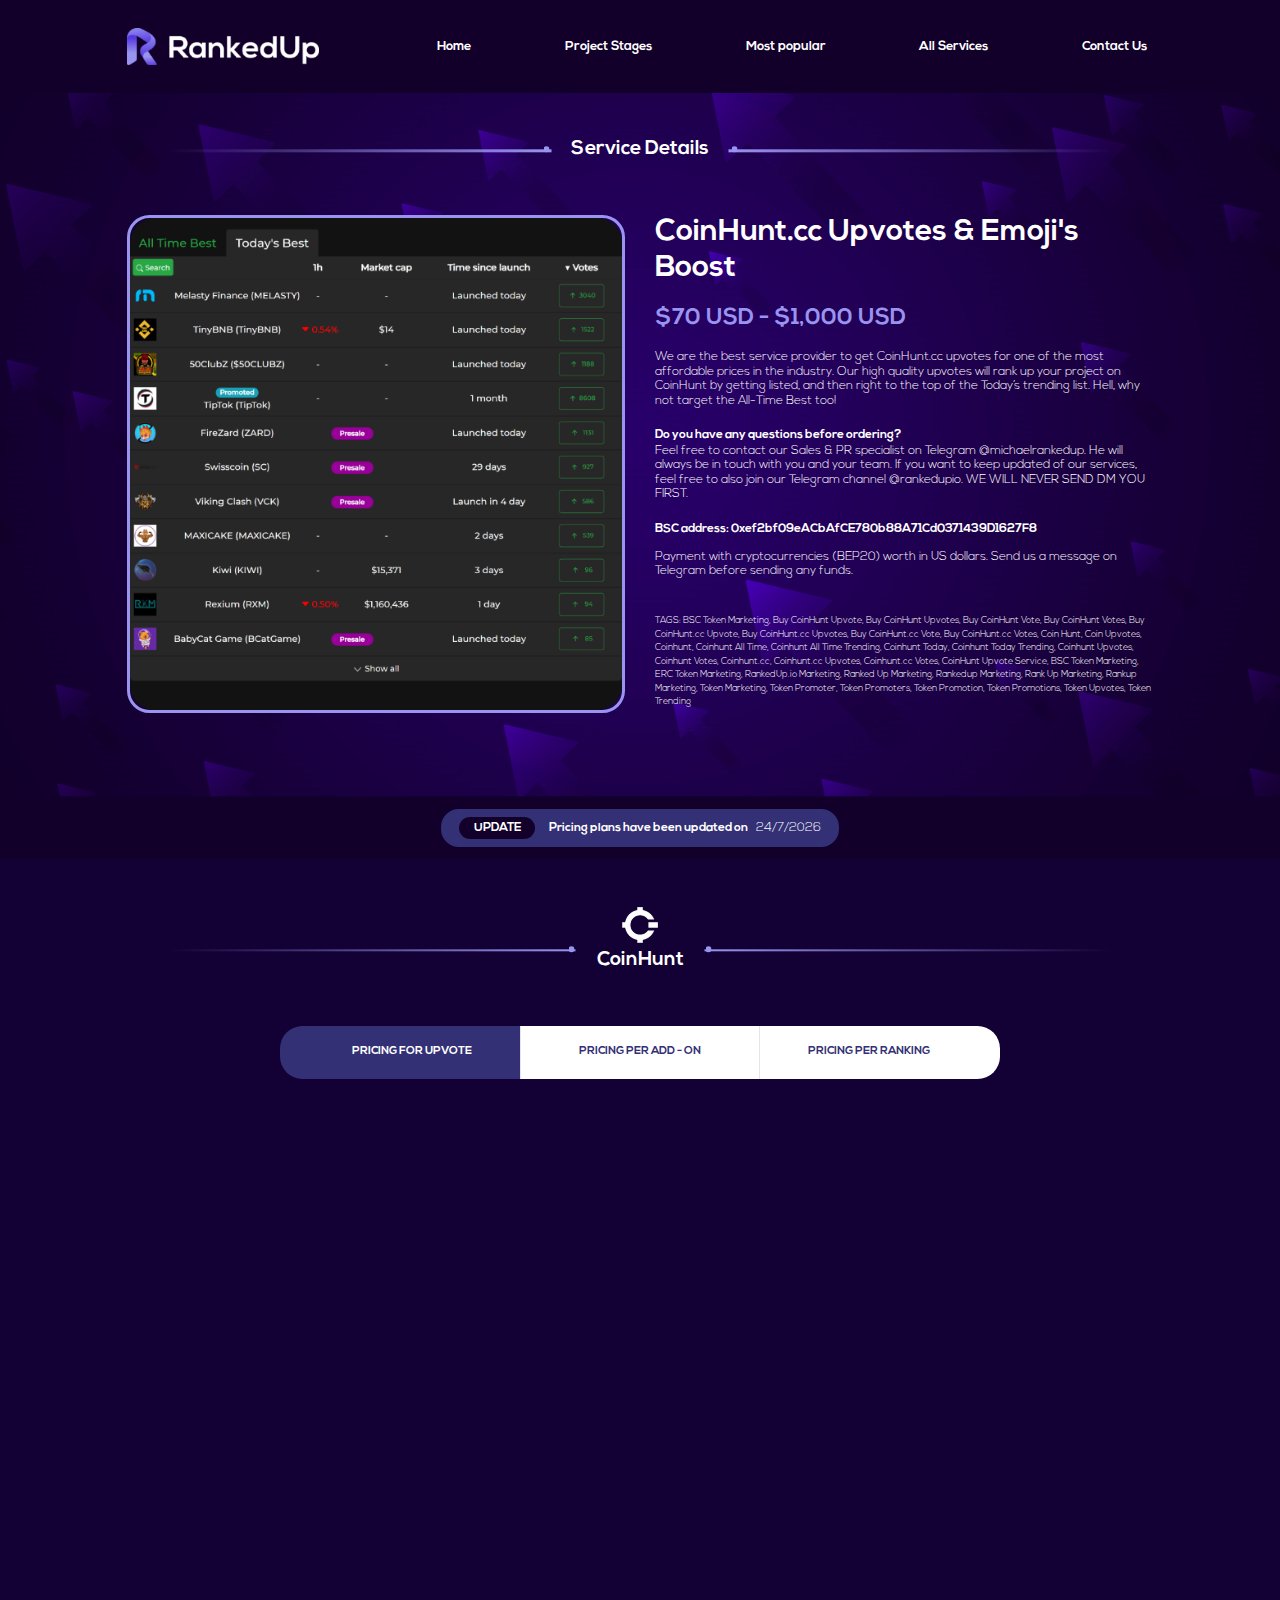
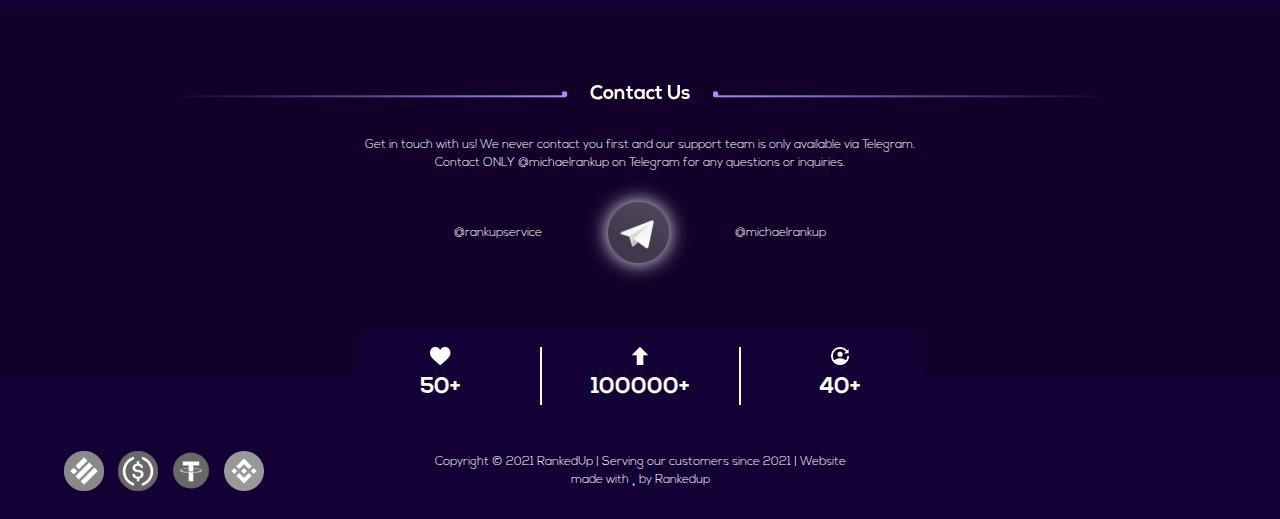
==== commit ca2c61dd: "aos added in inner pages" ====
--- a/coinhunt.html
+++ b/coinhunt.html
@@ -6,7 +6,8 @@
     <meta name="viewport" content="width=device-width, initial-scale=1.0">
     <title>CoinHunt | Ranked Up</title>
     <link rel="icon" href="./img/favicon.png" type="image/x-icon">
-    <link rel="stylesheet" href="https://use.fontawesome.com/releases/v5.15.4/css/all.css">
+    <link rel="stylesheet" href="./css/fontawesome.css"/>
+    <link rel="stylesheet" href="./css/aos.css"/>
     <link rel="stylesheet" href="./css/bootstrap.min.css">
     <link rel="stylesheet" href="./css/style.css">
 </head>
@@ -57,11 +58,11 @@
         </div>
         <div class="container c--custom--2">
             <div class="hero--top page--top">
-                <div class="row">
-                    <div class="col-lg-6 order-lg-1 order-2 pt-lg-0 pt-5 text-lg-left text-center">
+                <div class="row overflowX">
+                    <div class="col-lg-6 order-lg-1 order-2 pt-lg-0 pt-5 text-lg-left text-center" data-aos="fade-left" data-aos-duration="1000" data-aos-once="true">
                         <img class="img-fluid banner" src="./img/coinhunt-banner.png" alt="coinhunt-banner">
                     </div>
-                    <div class="col-lg-6 order-lg-2 order-1">
+                    <div class="col-lg-6 order-lg-2 order-1" data-aos="fade-right" data-aos-duration="1000" data-aos-once="true">
                         <h1 class="bold--40">CoinHunt.cc Upvotes & Emoji's Boost</h1>
                         <h2 class="my-4 bold--30">$70 USD - $1,000 USD</h2>
                         <h4 class="lit--16">
@@ -114,7 +115,7 @@
                       <a class="nav-link bold--15" id="pills-contact-tab" data-toggle="pill" href="#pills-contact" role="tab" aria-controls="pills-contact" aria-selected="false">PRICING PER RANKING</a>
                     </li>
                 </ul>
-                <div class="tab-content" id="pills-tabContent">
+                <div class="tab-content" id="pills-tabContent" data-aos="fade-up" data-aos-delay="200" data-aos-duration="1000">
                     <div class="tab-pane fade show active" id="pills-home" role="tabpanel" aria-labelledby="pills-home-tab">
                         <div class="row mt-5">
                             <div class="col-sm-3 pr-sm-0">
@@ -427,11 +428,7 @@
     <script src="./js/popper.min.js"></script>
     <script src="./js/bootstrap.min.js"></script>
     <script src="./js/jquery.gotop.js"></script>
+    <script src="./js/aos.js"></script>
     <script src="./js/script.js"></script>
-
-    <script>
-         //go back to top
-        $('#backToTop').gotop();
-    </script>
 </body>
 </html>--- a/css/style.css
+++ b/css/style.css
@@ -72,6 +72,10 @@
   -moz-osx-font-smoothing: grayscale;
   -webkit-transition: all 0.3s ease-in-out;
   transition: all 0.3s ease-in-out;
+}
+
+.overflowX {
+  overflow-x: hidden;
 }
 
 h1, h2, h3, h4, h5, h6, p {
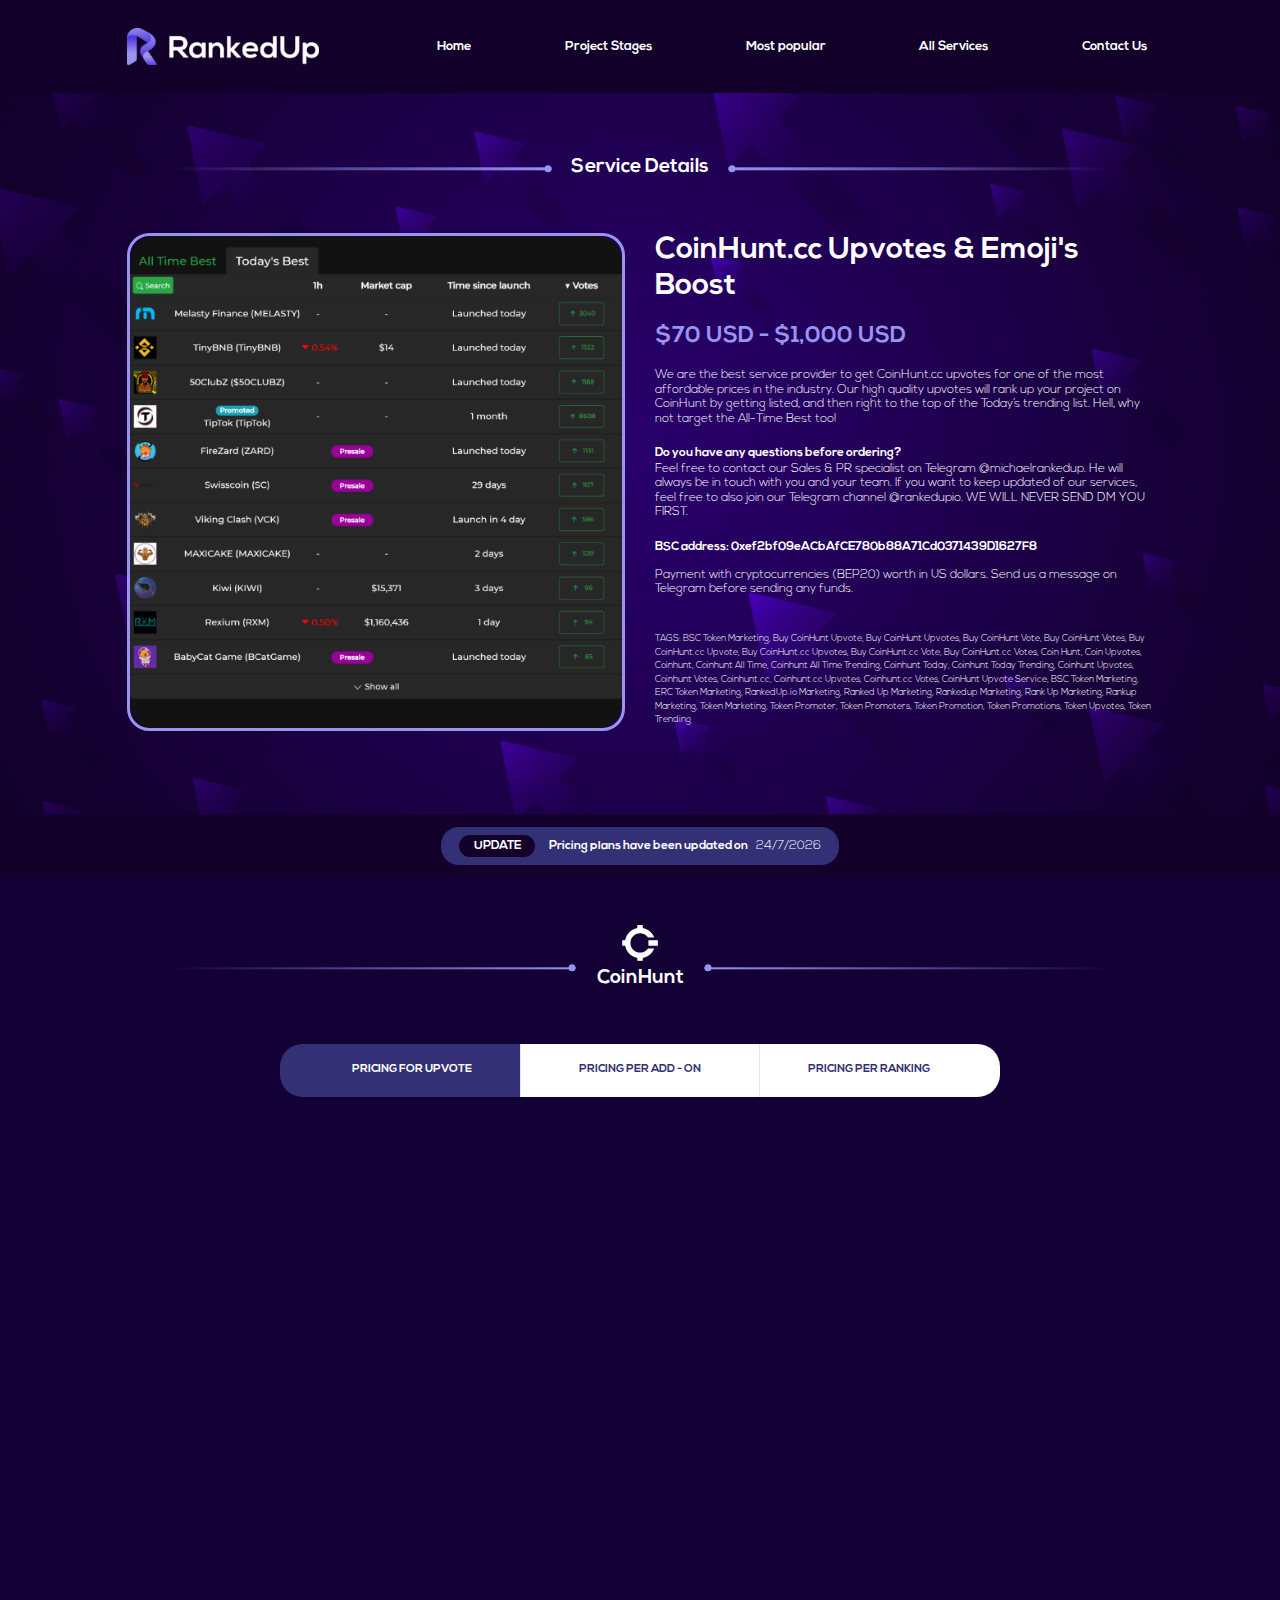
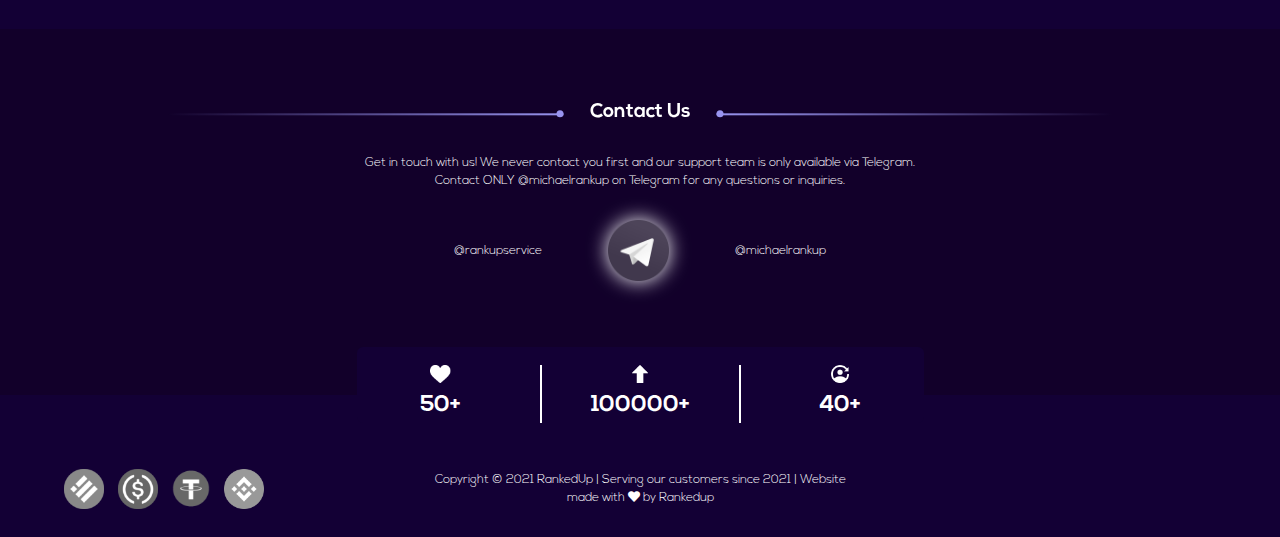
==== commit d42ae007: "pseudo element fix" ====
--- a/coinhunt.html
+++ b/coinhunt.html
@@ -6,7 +6,7 @@
     <meta name="viewport" content="width=device-width, initial-scale=1.0">
     <title>CoinHunt | Ranked Up</title>
     <link rel="icon" href="./img/favicon.png" type="image/x-icon">
-    <link rel="stylesheet" href="./css/fontawesome.css"/>
+    <link rel="stylesheet" href="https://use.fontawesome.com/releases/v5.15.4/css/all.css">
     <link rel="stylesheet" href="./css/aos.css"/>
     <link rel="stylesheet" href="./css/bootstrap.min.css">
     <link rel="stylesheet" href="./css/style.css">
@@ -49,10 +49,10 @@
     <section class="hero page" id="home">
         <div class="container c--custom">
             <div class="page--title text-center">
-                <h2 class="bold--26 mb-4">
-                    <img src="./img/dot-xs.svg" alt="dot1" class="img-fluid">
+                <h2 class="bold--26 my-4">
+                    <div class="line-1"><span></span></div>
                         <span class="px-4">Service Details</span>
-                    <img src="./img/dot-xs.svg" alt="dot2" class="img-fluid">
+                    <div class="line-2"><span></span></div>
                 </h2>
             </div>
         </div>
@@ -96,9 +96,9 @@
             <div class="pricing--title text-center">
                 <img src="./img/coinhunt-big.png" alt="coinhunt-big" class="img-fluid">
                 <h2 class="bold--26 my-4 coinhunt">
-                    <img src="./img/dot-xs.svg" alt="dot1" class="img-fluid">
+                    <div class="line-1"><span></span></div>
                         <span class="px-4">CoinHunt</span>
-                    <img src="./img/dot-xs.svg" alt="dot2" class="img-fluid">
+                    <div class="line-2"><span></span></div>
                 </h2>
             </div>
         </div>
@@ -365,9 +365,9 @@
         <div class="container c--custom">
             <div class="contact--title text-center">
                 <h2 class="bold--26 mb-4">
-                    <img src="./img/dot-xs.svg" alt="dot10" class="img-fluid">
+                    <div class="line-1"><span></span></div>
                         <span class="px-4">Contact Us</span>
-                    <img src="./img/dot-xs.svg" alt="dot11" class="img-fluid">
+                    <div class="line-2"><span></span></div>
                 </h2>
                 <p class="lit--16">Get in touch with us! We never contact you first and our support team is only available via Telegram. Contact ONLY @michaelrankup on Telegram for any questions or inquiries.</p>
             </div>
@@ -388,19 +388,19 @@
                     <div class="col-4 counter--single" id="counter01">
                         <div class="text-center">
                             <img src="./img/like.png" alt="like" class="img-fluid mb-2">
-                            <p class="bold--30"><span class="countfect" data-num="50">50</span>+</p>
+                            <p class="bold--30"><span class="counter">50</span>+</p>
                         </div>
                     </div>
                     <div class="col-4 counter--single" id="counter02">
                         <div class="text-center">
                             <img src="./img/up-arrow.png" alt="up arrow" class="img-fluid mb-2">
-                            <p class="bold--30"><span class="countfect" data-num="100000">100000</span>+</p>
+                            <p class="bold--30"><span class="counter">100000</span>+</p>
                         </div>
                     </div>
                     <div class="col-4 counter--single" id="counter03">
                         <div class="text-center">
                             <img src="./img/profile.png" alt="profile" class="img-fluid mb-2">
-                            <p class="bold--30"><span class="countfect" data-num="40">40</span>+</p>
+                            <p class="bold--30"><span class="counter">40</span>+</p>
                         </div>
                     </div>
                 </div>
@@ -428,6 +428,8 @@
     <script src="./js/popper.min.js"></script>
     <script src="./js/bootstrap.min.js"></script>
     <script src="./js/jquery.gotop.js"></script>
+    <script src="./js/jquery.waypoints.min.js"></script>
+    <script src="./js/jquery.countup.js"></script>
     <script src="./js/aos.js"></script>
     <script src="./js/script.js"></script>
 </body>
--- a/css/style.css
+++ b/css/style.css
@@ -350,6 +350,7 @@
   .update .update--text p span {
     width: 40%;
     margin: 0 auto;
+    display: none !important;
   }
 }
 
@@ -450,7 +451,7 @@
     background-position: 0 50%;
   }
   50% {
-    background-position: 100% 50%;
+    background-position: 100% 100%;
   }
   100% {
     background-position: 0 50%;
@@ -462,7 +463,7 @@
     background-position: 0 50%;
   }
   50% {
-    background-position: 100% 50%;
+    background-position: 100% 100%;
   }
   100% {
     background-position: 0 50%;
@@ -491,7 +492,8 @@
           transform: translate(-50%, -50%);
 }
 
-.project .project--title h2::before, .project .project--title h2::after {
+.project .project--title h2 .line-1, .project .project--title h2 .line-2 {
+  display: inline;
   position: absolute;
   content: "";
   width: 32rem;
@@ -504,59 +506,69 @@
 }
 
 @media (max-width: 575.98px) {
-  .project .project--title h2::before, .project .project--title h2::after {
+  .project .project--title h2 .line-1, .project .project--title h2 .line-2 {
     width: 9rem;
   }
 }
 
 @media (min-width: 576px) and (max-width: 767.98px) {
-  .project .project--title h2::before, .project .project--title h2::after {
+  .project .project--title h2 .line-1, .project .project--title h2 .line-2 {
     width: 23rem;
   }
 }
 
 @media (min-width: 768px) and (max-width: 991.98px) {
-  .project .project--title h2::before, .project .project--title h2::after {
+  .project .project--title h2 .line-1, .project .project--title h2 .line-2 {
     width: 23rem;
   }
 }
 
 @media (max-width: 320px) {
-  .project .project--title h2::before, .project .project--title h2::after {
+  .project .project--title h2 .line-1, .project .project--title h2 .line-2 {
     width: 4.5rem;
   }
 }
 
 @media (min-width: 321px) and (max-width: 376px) {
-  .project .project--title h2::before, .project .project--title h2::after {
+  .project .project--title h2 .line-1, .project .project--title h2 .line-2 {
     width: 6.5rem;
   }
 }
 
 @media (min-width: 355px) and (max-width: 366px) {
-  .project .project--title h2::before, .project .project--title h2::after {
+  .project .project--title h2 .line-1, .project .project--title h2 .line-2 {
     width: 6rem;
   }
 }
 
-.project .project--title h2::before {
+.project .project--title h2 .line-1 span, .project .project--title h2 .line-2 span {
+  position: absolute;
+  top: -0.20rem;
+  width: 0.6rem;
+  height: 0.6rem;
+  border-radius: 50%;
+  background-color: var(--color_purple);
+}
+
+.project .project--title h2 .line-1 {
   left: 0;
-  margin-right: .5rem;
   background: -webkit-gradient(linear, left top, right top, from(#ffffff00), to(#9994F0));
   background: linear-gradient(left, #ffffff00 0%, #9994F0 100%);
   background: -webkit-gradient(linear, left top, right top, from(rgba(255, 255, 255, 0)), to(#9994f0));
   background: linear-gradient(left, rgba(255, 255, 255, 0) 0%, #9994f0 100%);
 }
 
-.project .project--title h2::after {
+.project .project--title h2 .line-1 span {
   right: 0;
-  margin-left: .5rem;
+}
+
+.project .project--title h2 .line-2 {
+  right: 0;
   border: 0;
 }
 
-.project .project--title h2 img {
-  width: .5rem;
-  height: 1rem;
+.project .project--title h2 .line-2 span {
+  left: 0;
 }
 
 .project .project--title h4 {
@@ -817,7 +829,8 @@
           transform: translate(-50%, -50%);
 }
 
-.popular .popular--title h2::before, .popular .popular--title h2::after {
+.popular .popular--title h2 .line-1, .popular .popular--title h2 .line-2 {
+  display: inline;
   position: absolute;
   content: "";
   width: 30.8rem;
@@ -830,75 +843,85 @@
 }
 
 @media (max-width: 575.98px) {
-  .popular .popular--title h2::before, .popular .popular--title h2::after {
+  .popular .popular--title h2 .line-1, .popular .popular--title h2 .line-2 {
     width: 7.5rem;
     top: 0.9rem;
   }
 }
 
 @media (min-width: 576px) and (max-width: 767.98px) {
-  .popular .popular--title h2::before, .popular .popular--title h2::after {
+  .popular .popular--title h2 .line-1, .popular .popular--title h2 .line-2 {
     width: 21.5rem;
     top: 0.9rem;
   }
 }
 
 @media (min-width: 768px) and (max-width: 991.98px) {
-  .popular .popular--title h2::before, .popular .popular--title h2::after {
+  .popular .popular--title h2 .line-1, .popular .popular--title h2 .line-2 {
     width: 22rem;
     top: 0.9rem;
   }
 }
 
 @media (min-width: 992px) and (max-width: 1299.98px) {
-  .popular .popular--title h2::before, .popular .popular--title h2::after {
+  .popular .popular--title h2 .line-1, .popular .popular--title h2 .line-2 {
     width: 30.2rem;
   }
 }
 
 @media (min-width: 1300px) and (max-width: 1531.98px) {
-  .popular .popular--title h2::before, .popular .popular--title h2::after {
+  .popular .popular--title h2 .line-1, .popular .popular--title h2 .line-2 {
     width: 30.2rem;
     top: 0.9rem;
   }
 }
 
 @media (max-width: 320px) {
-  .popular .popular--title h2::before, .popular .popular--title h2::after {
+  .popular .popular--title h2 .line-1, .popular .popular--title h2 .line-2 {
     width: 3rem;
   }
 }
 
 @media (min-width: 321px) and (max-width: 376px) {
-  .popular .popular--title h2::before, .popular .popular--title h2::after {
+  .popular .popular--title h2 .line-1, .popular .popular--title h2 .line-2 {
     width: 5.5rem;
   }
 }
 
 @media (min-width: 355px) and (max-width: 366px) {
-  .popular .popular--title h2::before, .popular .popular--title h2::after {
+  .popular .popular--title h2 .line-1, .popular .popular--title h2 .line-2 {
     width: 5rem;
   }
 }
 
-.popular .popular--title h2::before {
+.popular .popular--title h2 .line-1 span, .popular .popular--title h2 .line-2 span {
+  position: absolute;
+  top: -0.20rem;
+  width: 0.6rem;
+  height: 0.6rem;
+  border-radius: 50%;
+  background-color: var(--color_purple);
+}
+
+.popular .popular--title h2 .line-1 {
   left: 0;
-  margin-right: .5rem;
   background: -webkit-gradient(linear, left top, right top, from(#ffffff00), to(#9994F0));
   background: linear-gradient(left, #ffffff00 0%, #9994F0 100%);
   background: -webkit-gradient(linear, left top, right top, from(rgba(255, 255, 255, 0)), to(#9994f0));
   background: linear-gradient(left, rgba(255, 255, 255, 0) 0%, #9994f0 100%);
 }
 
-.popular .popular--title h2::after {
+.popular .popular--title h2 .line-1 span {
   right: 0;
-  margin-left: .5rem;
+}
+
+.popular .popular--title h2 .line-2 {
+  right: 0;
   border: 0;
 }
 
-.popular .popular--title h2 img {
-  width: .5rem;
-  height: 1rem;
+.popular .popular--title h2 .line-2 span {
+  left: 0;
 }
 
 .popular .popular--title h4 {
@@ -1217,7 +1240,8 @@
           transform: translate(-50%, -50%);
 }
 
-.service .service--title h2::before, .service .service--title h2::after {
+.service .service--title h2 .line-1, .service .service--title h2 .line-2 {
+  display: inline;
   position: absolute;
   content: "";
   width: 33rem;
@@ -1230,59 +1254,69 @@
 }
 
 @media (max-width: 575.98px) {
-  .service .service--title h2::before, .service .service--title h2::after {
+  .service .service--title h2 .line-1, .service .service--title h2 .line-2 {
     width: 10rem;
   }
 }
 
 @media (min-width: 576px) and (max-width: 767.98px) {
-  .service .service--title h2::before, .service .service--title h2::after {
+  .service .service--title h2 .line-1, .service .service--title h2 .line-2 {
     width: 24rem;
   }
 }
 
 @media (min-width: 768px) and (max-width: 991.98px) {
-  .service .service--title h2::before, .service .service--title h2::after {
+  .service .service--title h2 .line-1, .service .service--title h2 .line-2 {
     width: 24rem;
   }
 }
 
 @media (max-width: 320px) {
-  .service .service--title h2::before, .service .service--title h2::after {
+  .service .service--title h2 .line-1, .service .service--title h2 .line-2 {
     width: 5.5rem;
   }
 }
 
 @media (min-width: 321px) and (max-width: 376px) {
-  .service .service--title h2::before, .service .service--title h2::after {
+  .service .service--title h2 .line-1, .service .service--title h2 .line-2 {
     width: 7.5rem;
   }
 }
 
 @media (min-width: 355px) and (max-width: 366px) {
-  .service .service--title h2::before, .service .service--title h2::after {
+  .service .service--title h2 .line-1, .service .service--title h2 .line-2 {
     width: 7rem;
   }
 }
 
-.service .service--title h2::before {
+.service .service--title h2 .line-1 span, .service .service--title h2 .line-2 span {
+  position: absolute;
+  top: -0.20rem;
+  width: 0.6rem;
+  height: 0.6rem;
+  border-radius: 50%;
+  background-color: var(--color_purple);
+}
+
+.service .service--title h2 .line-1 {
   left: 0;
-  margin-right: .5rem;
   background: -webkit-gradient(linear, left top, right top, from(#ffffff00), to(#9994F0));
   background: linear-gradient(left, #ffffff00 0%, #9994F0 100%);
   background: -webkit-gradient(linear, left top, right top, from(rgba(255, 255, 255, 0)), to(#9994f0));
   background: linear-gradient(left, rgba(255, 255, 255, 0) 0%, #9994f0 100%);
 }
 
-.service .service--title h2::after {
+.service .service--title h2 .line-1 span {
   right: 0;
-  margin-left: .5rem;
+}
+
+.service .service--title h2 .line-2 {
+  right: 0;
   border: 0;
 }
 
-.service .service--title h2 img {
-  width: .5rem;
-  height: 1rem;
+.service .service--title h2 .line-2 span {
+  left: 0;
 }
 
 .service .service--title h4 {
@@ -1386,7 +1420,7 @@
   -webkit-box-align: center;
       -ms-flex-align: center;
           align-items: center;
-  background: #817EC3;
+  background: var(--color_purple);
   padding: 1rem;
   border-top-left-radius: 0.4rem;
   border-bottom-left-radius: 0.4rem;
@@ -1394,6 +1428,13 @@
   height: 4rem;
 }
 
+@media (max-width: 575.98px) {
+  .service .service--table .service--card .card--data .platform .platform--icon {
+    border-top-left-radius: 0;
+    border-bottom-left-radius: 0;
+  }
+}
+
 @media (min-width: 768px) and (max-width: 991.98px) {
   .service .service--table .service--card .card--data .platform .platform--icon {
     width: 3.5rem;
@@ -1428,7 +1469,7 @@
 .service .service--table .service--card .card--data .platform .platform--toggle {
   position: absolute;
   right: .5rem;
-  color: #817EC3;
+  color: var(--color_purple);
 }
 
 .service .service--table .service--card .card--data .label {
@@ -1630,8 +1671,8 @@
 @media (max-width: 575.98px) {
   .service .service--table .service--card .card--data .inserted .headlines {
     width: 50%;
-    background-color: white;
-    color: black;
+    background: var(--color_purple);
+    color: var(--color_white);
     padding: 0.8rem;
   }
 }
@@ -1654,7 +1695,8 @@
           transform: translate(-50%, -50%);
 }
 
-.contact .contact--title h2::before, .contact .contact--title h2::after {
+.contact .contact--title h2 .line-1, .contact .contact--title h2 .line-2 {
+  display: inline;
   position: absolute;
   content: "";
   width: 33.5rem;
@@ -1667,75 +1709,85 @@
 }
 
 @media (max-width: 575.98px) {
-  .contact .contact--title h2::before, .contact .contact--title h2::after {
+  .contact .contact--title h2 .line-1, .contact .contact--title h2 .line-2 {
     width: 10rem;
   }
 }
 
 @media (min-width: 576px) and (max-width: 767.98px) {
-  .contact .contact--title h2::before, .contact .contact--title h2::after {
+  .contact .contact--title h2 .line-1, .contact .contact--title h2 .line-2 {
     width: 24.5rem;
     top: .9rem;
   }
 }
 
 @media (min-width: 768px) and (max-width: 991.98px) {
-  .contact .contact--title h2::before, .contact .contact--title h2::after {
+  .contact .contact--title h2 .line-1, .contact .contact--title h2 .line-2 {
     width: 24.5rem;
     top: .9rem;
   }
 }
 
 @media (min-width: 992px) and (max-width: 1299.98px) {
-  .contact .contact--title h2::before, .contact .contact--title h2::after {
+  .contact .contact--title h2 .line-1, .contact .contact--title h2 .line-2 {
     width: 33rem;
   }
 }
 
 @media (min-width: 1300px) and (max-width: 1531.98px) {
-  .contact .contact--title h2::before, .contact .contact--title h2::after {
+  .contact .contact--title h2 .line-1, .contact .contact--title h2 .line-2 {
     width: 33rem;
     top: .9rem;
   }
 }
 
 @media (max-width: 320px) {
-  .contact .contact--title h2::before, .contact .contact--title h2::after {
+  .contact .contact--title h2 .line-1, .contact .contact--title h2 .line-2 {
     width: 6rem;
     top: .9rem;
   }
 }
 
 @media (min-width: 321px) and (max-width: 376px) {
-  .contact .contact--title h2::before, .contact .contact--title h2::after {
+  .contact .contact--title h2 .line-1, .contact .contact--title h2 .line-2 {
     width: 8rem;
   }
 }
 
 @media (min-width: 355px) and (max-width: 366px) {
-  .contact .contact--title h2::before, .contact .contact--title h2::after {
+  .contact .contact--title h2 .line-1, .contact .contact--title h2 .line-2 {
     width: 7.5rem;
   }
 }
 
-.contact .contact--title h2::before {
+.contact .contact--title h2 .line-1 span, .contact .contact--title h2 .line-2 span {
+  position: absolute;
+  top: -0.20rem;
+  width: 0.6rem;
+  height: 0.6rem;
+  border-radius: 50%;
+  background-color: var(--color_purple);
+}
+
+.contact .contact--title h2 .line-1 {
   left: 0;
-  margin-right: .5rem;
   background: -webkit-gradient(linear, left top, right top, from(#ffffff00), to(#9994F0));
   background: linear-gradient(left, #ffffff00 0%, #9994F0 100%);
   background: -webkit-gradient(linear, left top, right top, from(rgba(255, 255, 255, 0)), to(#9994f0));
   background: linear-gradient(left, rgba(255, 255, 255, 0) 0%, #9994f0 100%);
 }
 
-.contact .contact--title h2::after {
+.contact .contact--title h2 .line-1 span {
   right: 0;
-  margin-left: .5rem;
+}
+
+.contact .contact--title h2 .line-2 {
+  right: 0;
   border: 0;
 }
 
-.contact .contact--title h2 img {
-  width: .5rem;
-  height: 1rem;
+.contact .contact--title h2 .line-2 span {
+  left: 0;
 }
 
 .contact .contact--title p {
@@ -1889,6 +1941,7 @@
     right: 2.5rem !important;
     width: 3rem;
     height: 3rem;
+    display: none !important;
   }
 }
 
@@ -1926,7 +1979,8 @@
           transform: translate(-50%, -50%);
 }
 
-.page .page--title h2::before, .page .page--title h2::after {
+.page .page--title h2 .line-1, .page .page--title h2 .line-2 {
+  display: inline;
   position: absolute;
   content: "";
   width: 32rem;
@@ -1939,59 +1993,69 @@
 }
 
 @media (max-width: 575.98px) {
-  .page .page--title h2::before, .page .page--title h2::after {
+  .page .page--title h2 .line-1, .page .page--title h2 .line-2 {
     width: 9rem;
   }
 }
 
 @media (min-width: 576px) and (max-width: 767.98px) {
-  .page .page--title h2::before, .page .page--title h2::after {
+  .page .page--title h2 .line-1, .page .page--title h2 .line-2 {
     width: 23rem;
   }
 }
 
 @media (min-width: 768px) and (max-width: 991.98px) {
-  .page .page--title h2::before, .page .page--title h2::after {
+  .page .page--title h2 .line-1, .page .page--title h2 .line-2 {
     width: 23rem;
   }
 }
 
 @media (max-width: 320px) {
-  .page .page--title h2::before, .page .page--title h2::after {
+  .page .page--title h2 .line-1, .page .page--title h2 .line-2 {
     width: 4.5rem;
   }
 }
 
 @media (min-width: 321px) and (max-width: 376px) {
-  .page .page--title h2::before, .page .page--title h2::after {
+  .page .page--title h2 .line-1, .page .page--title h2 .line-2 {
     width: 6.5rem;
   }
 }
 
 @media (min-width: 355px) and (max-width: 366px) {
-  .page .page--title h2::before, .page .page--title h2::after {
+  .page .page--title h2 .line-1, .page .page--title h2 .line-2 {
     width: 6rem;
   }
 }
 
-.page .page--title h2::before {
+.page .page--title h2 .line-1 span, .page .page--title h2 .line-2 span {
+  position: absolute;
+  top: -0.20rem;
+  width: 0.6rem;
+  height: 0.6rem;
+  border-radius: 50%;
+  background-color: var(--color_purple);
+}
+
+.page .page--title h2 .line-1 {
   left: 0;
-  margin-right: .5rem;
   background: -webkit-gradient(linear, left top, right top, from(#ffffff00), to(#9994F0));
   background: linear-gradient(left, #ffffff00 0%, #9994F0 100%);
   background: -webkit-gradient(linear, left top, right top, from(rgba(255, 255, 255, 0)), to(#9994f0));
   background: linear-gradient(left, rgba(255, 255, 255, 0) 0%, #9994f0 100%);
 }
 
-.page .page--title h2::after {
+.page .page--title h2 .line-1 span {
   right: 0;
-  margin-left: .5rem;
+}
+
+.page .page--title h2 .line-2 {
+  right: 0;
   border: 0;
 }
 
-.page .page--title h2 img {
-  width: .5rem;
-  height: 1rem;
+.page .page--title h2 .line-2 span {
+  left: 0;
 }
 
 .page .page--top {
@@ -2089,7 +2153,8 @@
           transform: translate(-50%, -50%);
 }
 
-.pricing .pricing--title h2::before, .pricing .pricing--title h2::after {
+.pricing .pricing--title h2 .line-1, .pricing .pricing--title h2 .line-2 {
+  display: inline;
   position: absolute;
   content: "";
   width: 31.5rem;
@@ -2102,295 +2167,303 @@
 }
 
 @media (max-width: 575.98px) {
-  .pricing .pricing--title h2::before, .pricing .pricing--title h2::after {
+  .pricing .pricing--title h2 .line-1, .pricing .pricing--title h2 .line-2 {
     width: 8.5rem;
   }
 }
 
 @media (min-width: 576px) and (max-width: 767.98px) {
-  .pricing .pricing--title h2::before, .pricing .pricing--title h2::after {
+  .pricing .pricing--title h2 .line-1, .pricing .pricing--title h2 .line-2 {
     width: 22.5rem;
   }
 }
 
 @media (min-width: 768px) and (max-width: 991.98px) {
-  .pricing .pricing--title h2::before, .pricing .pricing--title h2::after {
+  .pricing .pricing--title h2 .line-1, .pricing .pricing--title h2 .line-2 {
     width: 22.5rem;
   }
 }
 
 @media (max-width: 320px) {
-  .pricing .pricing--title h2::before, .pricing .pricing--title h2::after {
+  .pricing .pricing--title h2 .line-1, .pricing .pricing--title h2 .line-2 {
     width: 4rem;
   }
 }
 
 @media (min-width: 321px) and (max-width: 376px) {
-  .pricing .pricing--title h2::before, .pricing .pricing--title h2::after {
+  .pricing .pricing--title h2 .line-1, .pricing .pricing--title h2 .line-2 {
     width: 6.5rem;
   }
 }
 
 @media (min-width: 355px) and (max-width: 366px) {
-  .pricing .pricing--title h2::before, .pricing .pricing--title h2::after {
+  .pricing .pricing--title h2 .line-1, .pricing .pricing--title h2 .line-2 {
     width: 5.8rem;
   }
 }
 
-.pricing .pricing--title h2::before {
+.pricing .pricing--title h2 .line-1 span, .pricing .pricing--title h2 .line-2 span {
+  position: absolute;
+  top: -0.20rem;
+  width: 0.6rem;
+  height: 0.6rem;
+  border-radius: 50%;
+  background-color: var(--color_purple);
+}
+
+.pricing .pricing--title h2 .line-1 {
   left: 0;
-  margin-right: .5rem;
   background: -webkit-gradient(linear, left top, right top, from(#ffffff00), to(#9994F0));
   background: linear-gradient(left, #ffffff00 0%, #9994F0 100%);
   background: -webkit-gradient(linear, left top, right top, from(rgba(255, 255, 255, 0)), to(#9994f0));
   background: linear-gradient(left, rgba(255, 255, 255, 0) 0%, #9994f0 100%);
 }
 
-.pricing .pricing--title h2::after {
+.pricing .pricing--title h2 .line-1 span {
   right: 0;
-  margin-left: .5rem;
+}
+
+.pricing .pricing--title h2 .line-2 {
+  right: 0;
   border: 0;
 }
 
-.pricing .pricing--title h2 img {
-  position: relative;
-  bottom: .9rem;
-  width: .5rem;
-  height: 1rem;
-}
-
-.pricing .pricing--title .reddit::before, .pricing .pricing--title .reddit::after {
+.pricing .pricing--title h2 .line-2 span {
+  left: 0;
+}
+
+.pricing .pricing--title .reddit .line-1, .pricing .pricing--title .reddit .line-2 {
   width: 35rem;
 }
 
 @media (max-width: 575.98px) {
-  .pricing .pricing--title .reddit::before, .pricing .pricing--title .reddit::after {
+  .pricing .pricing--title .reddit .line-1, .pricing .pricing--title .reddit .line-2 {
     width: 12rem;
   }
 }
 
 @media (min-width: 576px) and (max-width: 767.98px) {
-  .pricing .pricing--title .reddit::before, .pricing .pricing--title .reddit::after {
+  .pricing .pricing--title .reddit .line-1, .pricing .pricing--title .reddit .line-2 {
     width: 26rem;
   }
 }
 
 @media (min-width: 768px) and (max-width: 991.98px) {
-  .pricing .pricing--title .reddit::before, .pricing .pricing--title .reddit::after {
+  .pricing .pricing--title .reddit .line-1, .pricing .pricing--title .reddit .line-2 {
     width: 26rem;
   }
 }
 
 @media (max-width: 320px) {
-  .pricing .pricing--title .reddit::before, .pricing .pricing--title .reddit::after {
+  .pricing .pricing--title .reddit .line-1, .pricing .pricing--title .reddit .line-2 {
     width: 7.5rem;
   }
 }
 
 @media (min-width: 321px) and (max-width: 376px) {
-  .pricing .pricing--title .reddit::before, .pricing .pricing--title .reddit::after {
+  .pricing .pricing--title .reddit .line-1, .pricing .pricing--title .reddit .line-2 {
     width: 10rem;
   }
 }
 
 @media (min-width: 355px) and (max-width: 366px) {
-  .pricing .pricing--title .reddit::before, .pricing .pricing--title .reddit::after {
+  .pricing .pricing--title .reddit .line-1, .pricing .pricing--title .reddit .line-2 {
     width: 9.4rem;
   }
 }
 
-.pricing .pricing--title .poocoin::before, .pricing .pricing--title .poocoin::after {
+.pricing .pricing--title .poocoin .line-1, .pricing .pricing--title .poocoin .line-2 {
   width: 34.5rem;
 }
 
 @media (max-width: 575.98px) {
-  .pricing .pricing--title .poocoin::before, .pricing .pricing--title .poocoin::after {
+  .pricing .pricing--title .poocoin .line-1, .pricing .pricing--title .poocoin .line-2 {
     width: 11rem;
   }
 }
 
 @media (min-width: 576px) and (max-width: 767.98px) {
-  .pricing .pricing--title .poocoin::before, .pricing .pricing--title .poocoin::after {
+  .pricing .pricing--title .poocoin .line-1, .pricing .pricing--title .poocoin .line-2 {
     width: 25.5rem;
   }
 }
 
 @media (min-width: 768px) and (max-width: 991.98px) {
-  .pricing .pricing--title .poocoin::before, .pricing .pricing--title .poocoin::after {
+  .pricing .pricing--title .poocoin .line-1, .pricing .pricing--title .poocoin .line-2 {
     width: 25.5rem;
   }
 }
 
 @media (min-width: 992px) and (max-width: 1299.98px) {
-  .pricing .pricing--title .poocoin::before, .pricing .pricing--title .poocoin::after {
+  .pricing .pricing--title .poocoin .line-1, .pricing .pricing--title .poocoin .line-2 {
     width: 34rem;
   }
 }
 
 @media (min-width: 1300px) and (max-width: 1531.98px) {
-  .pricing .pricing--title .poocoin::before, .pricing .pricing--title .poocoin::after {
+  .pricing .pricing--title .poocoin .line-1, .pricing .pricing--title .poocoin .line-2 {
     width: 34rem;
   }
 }
 
 @media (max-width: 320px) {
-  .pricing .pricing--title .poocoin::before, .pricing .pricing--title .poocoin::after {
+  .pricing .pricing--title .poocoin .line-1, .pricing .pricing--title .poocoin .line-2 {
     width: 7rem;
   }
 }
 
 @media (min-width: 321px) and (max-width: 376px) {
-  .pricing .pricing--title .poocoin::before, .pricing .pricing--title .poocoin::after {
+  .pricing .pricing--title .poocoin .line-1, .pricing .pricing--title .poocoin .line-2 {
     width: 9rem;
   }
 }
 
 @media (min-width: 355px) and (max-width: 366px) {
-  .pricing .pricing--title .poocoin::before, .pricing .pricing--title .poocoin::after {
+  .pricing .pricing--title .poocoin .line-1, .pricing .pricing--title .poocoin .line-2 {
     width: 8.5rem;
   }
 }
 
-.pricing .pricing--title .coinsniper::before, .pricing .pricing--title .coinsniper::after {
+.pricing .pricing--title .coinsniper .line-1, .pricing .pricing--title .coinsniper .line-2 {
   width: 33.5rem;
 }
 
 @media (max-width: 575.98px) {
-  .pricing .pricing--title .coinsniper::before, .pricing .pricing--title .coinsniper::after {
+  .pricing .pricing--title .coinsniper .line-1, .pricing .pricing--title .coinsniper .line-2 {
     width: 10rem;
   }
 }
 
 @media (min-width: 576px) and (max-width: 767.98px) {
-  .pricing .pricing--title .coinsniper::before, .pricing .pricing--title .coinsniper::after {
+  .pricing .pricing--title .coinsniper .line-1, .pricing .pricing--title .coinsniper .line-2 {
     width: 24.5rem;
   }
 }
 
 @media (min-width: 768px) and (max-width: 991.98px) {
-  .pricing .pricing--title .coinsniper::before, .pricing .pricing--title .coinsniper::after {
+  .pricing .pricing--title .coinsniper .line-1, .pricing .pricing--title .coinsniper .line-2 {
     width: 24.5rem;
   }
 }
 
 @media (min-width: 992px) and (max-width: 1299.98px) {
-  .pricing .pricing--title .coinsniper::before, .pricing .pricing--title .coinsniper::after {
+  .pricing .pricing--title .coinsniper .line-1, .pricing .pricing--title .coinsniper .line-2 {
     width: 33rem;
   }
 }
 
 @media (min-width: 1300px) and (max-width: 1531.98px) {
-  .pricing .pricing--title .coinsniper::before, .pricing .pricing--title .coinsniper::after {
+  .pricing .pricing--title .coinsniper .line-1, .pricing .pricing--title .coinsniper .line-2 {
     width: 33rem;
   }
 }
 
 @media (max-width: 320px) {
-  .pricing .pricing--title .coinsniper::before, .pricing .pricing--title .coinsniper::after {
+  .pricing .pricing--title .coinsniper .line-1, .pricing .pricing--title .coinsniper .line-2 {
     width: 6rem;
   }
 }
 
 @media (min-width: 321px) and (max-width: 376px) {
-  .pricing .pricing--title .coinsniper::before, .pricing .pricing--title .coinsniper::after {
+  .pricing .pricing--title .coinsniper .line-1, .pricing .pricing--title .coinsniper .line-2 {
     width: 8rem;
   }
 }
 
 @media (min-width: 355px) and (max-width: 366px) {
-  .pricing .pricing--title .coinsniper::before, .pricing .pricing--title .coinsniper::after {
+  .pricing .pricing--title .coinsniper .line-1, .pricing .pricing--title .coinsniper .line-2 {
     width: 7.5rem;
   }
 }
 
-.pricing .pricing--title .coinhunt::before, .pricing .pricing--title .coinhunt::after {
+.pricing .pricing--title .coinhunt .line-1, .pricing .pricing--title .coinhunt .line-2 {
   width: 34rem;
 }
 
 @media (max-width: 575.98px) {
-  .pricing .pricing--title .coinhunt::before, .pricing .pricing--title .coinhunt::after {
+  .pricing .pricing--title .coinhunt .line-1, .pricing .pricing--title .coinhunt .line-2 {
     width: 11rem;
   }
 }
 
 @media (min-width: 576px) and (max-width: 767.98px) {
-  .pricing .pricing--title .coinhunt::before, .pricing .pricing--title .coinhunt::after {
+  .pricing .pricing--title .coinhunt .line-1, .pricing .pricing--title .coinhunt .line-2 {
     width: 25rem;
   }
 }
 
 @media (min-width: 768px) and (max-width: 991.98px) {
-  .pricing .pricing--title .coinhunt::before, .pricing .pricing--title .coinhunt::after {
+  .pricing .pricing--title .coinhunt .line-1, .pricing .pricing--title .coinhunt .line-2 {
     width: 25rem;
   }
 }
 
 @media (max-width: 320px) {
-  .pricing .pricing--title .coinhunt::before, .pricing .pricing--title .coinhunt::after {
+  .pricing .pricing--title .coinhunt .line-1, .pricing .pricing--title .coinhunt .line-2 {
     width: 6.5rem;
   }
 }
 
 @media (min-width: 321px) and (max-width: 376px) {
-  .pricing .pricing--title .coinhunt::before, .pricing .pricing--title .coinhunt::after {
+  .pricing .pricing--title .coinhunt .line-1, .pricing .pricing--title .coinhunt .line-2 {
     width: 8.5rem;
   }
 }
 
 @media (min-width: 355px) and (max-width: 366px) {
-  .pricing .pricing--title .coinhunt::before, .pricing .pricing--title .coinhunt::after {
+  .pricing .pricing--title .coinhunt .line-1, .pricing .pricing--title .coinhunt .line-2 {
     width: 8rem;
   }
 }
 
-.pricing .pricing--title .dxsale::before, .pricing .pricing--title .dxsale::after {
+.pricing .pricing--title .dxsale .line-1, .pricing .pricing--title .dxsale .line-2 {
   width: 35rem;
 }
 
 @media (max-width: 575.98px) {
-  .pricing .pricing--title .dxsale::before, .pricing .pricing--title .dxsale::after {
+  .pricing .pricing--title .dxsale .line-1, .pricing .pricing--title .dxsale .line-2 {
     width: 11.5rem;
   }
 }
 
 @media (min-width: 576px) and (max-width: 767.98px) {
-  .pricing .pricing--title .dxsale::before, .pricing .pricing--title .dxsale::after {
+  .pricing .pricing--title .dxsale .line-1, .pricing .pricing--title .dxsale .line-2 {
     width: 26rem;
   }
 }
 
 @media (min-width: 768px) and (max-width: 991.98px) {
-  .pricing .pricing--title .dxsale::before, .pricing .pricing--title .dxsale::after {
+  .pricing .pricing--title .dxsale .line-1, .pricing .pricing--title .dxsale .line-2 {
     width: 26rem;
   }
 }
 
 @media (min-width: 992px) and (max-width: 1299.98px) {
-  .pricing .pricing--title .dxsale::before, .pricing .pricing--title .dxsale::after {
+  .pricing .pricing--title .dxsale .line-1, .pricing .pricing--title .dxsale .line-2 {
     width: 34.5rem;
   }
 }
 
 @media (min-width: 1300px) and (max-width: 1531.98px) {
-  .pricing .pricing--title .dxsale::before, .pricing .pricing--title .dxsale::after {
+  .pricing .pricing--title .dxsale .line-1, .pricing .pricing--title .dxsale .line-2 {
     width: 34.5rem;
   }
 }
 
 @media (max-width: 320px) {
-  .pricing .pricing--title .dxsale::before, .pricing .pricing--title .dxsale::after {
+  .pricing .pricing--title .dxsale .line-1, .pricing .pricing--title .dxsale .line-2 {
     width: 7.5rem;
   }
 }
 
 @media (min-width: 321px) and (max-width: 376px) {
-  .pricing .pricing--title .dxsale::before, .pricing .pricing--title .dxsale::after {
+  .pricing .pricing--title .dxsale .line-1, .pricing .pricing--title .dxsale .line-2 {
     width: 9.5rem;
   }
 }
 
 @media (min-width: 355px) and (max-width: 366px) {
-  .pricing .pricing--title .dxsale::before, .pricing .pricing--title .dxsale::after {
+  .pricing .pricing--title .dxsale .line-1, .pricing .pricing--title .dxsale .line-2 {
     width: 9rem;
   }
 }
@@ -2437,7 +2510,7 @@
 
 @media (max-width: 575.98px) {
   .pricing .pricing--cards .nav-pills .nav-item .active {
-    border-radius: 1.875rem !important;
+    border-radius: 0;
   }
 }
 
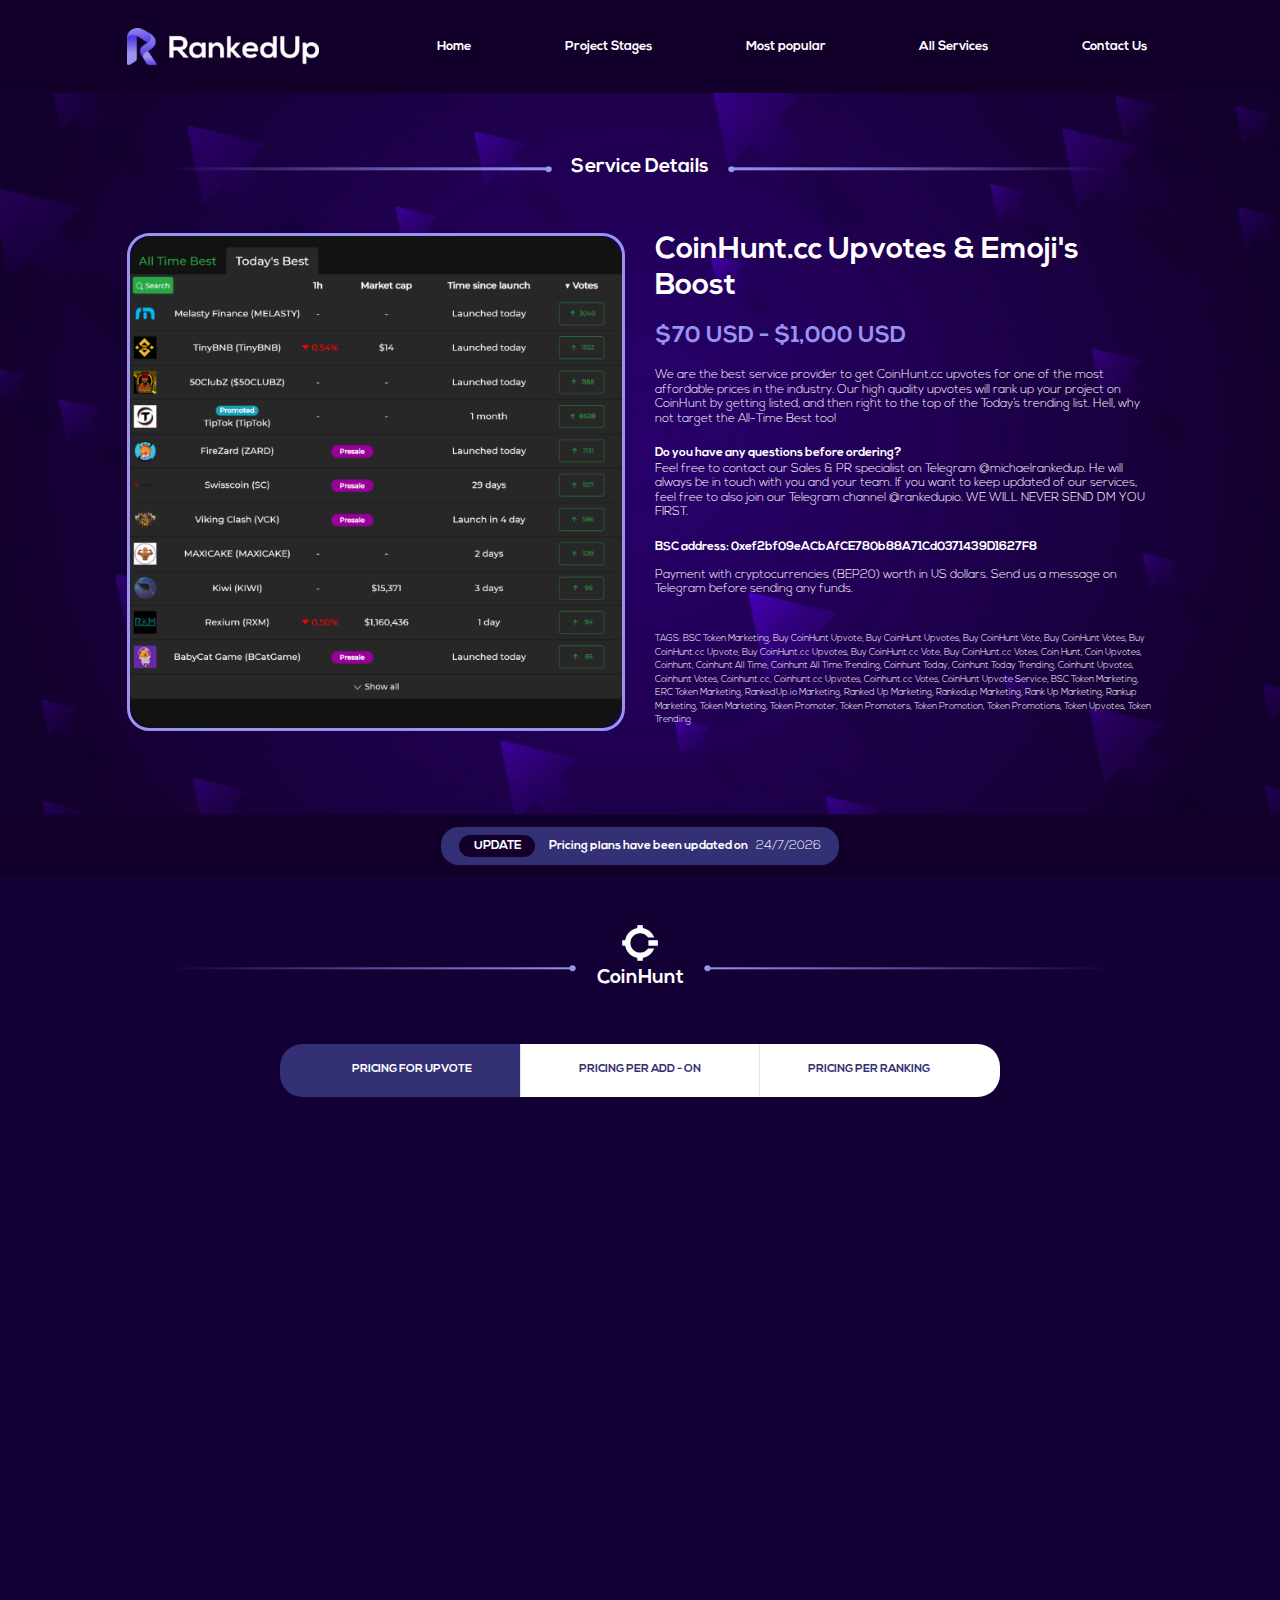
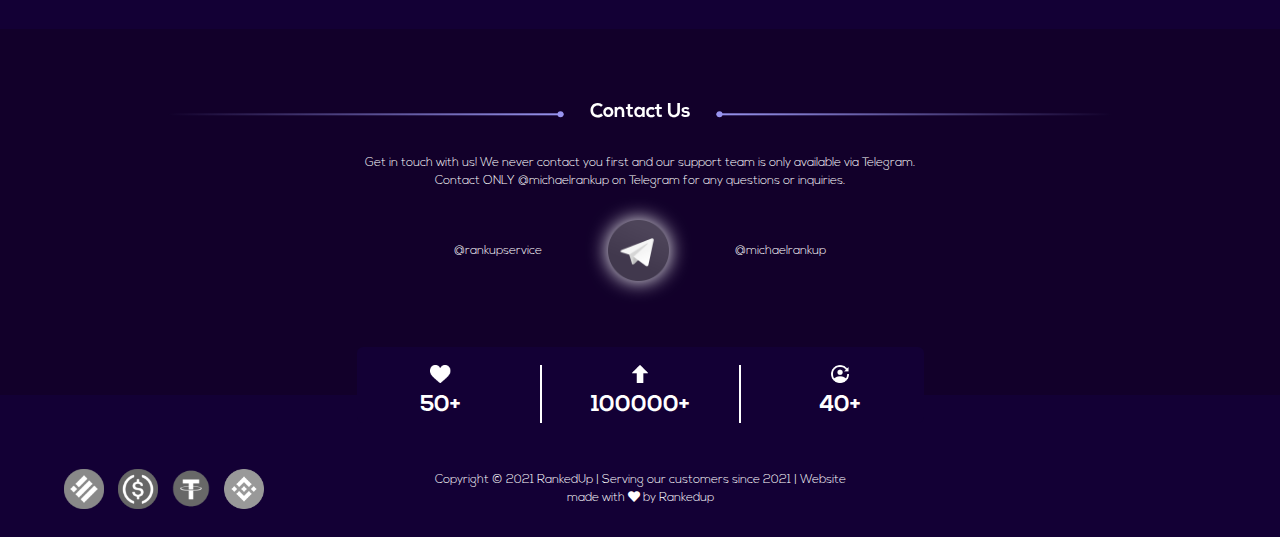
==== commit 0a574482: "meta tags added" ====
--- a/coinhunt.html
+++ b/coinhunt.html
@@ -4,6 +4,26 @@
     <meta charset="UTF-8">
     <meta http-equiv="X-UA-Compatible" content="IE=edge">
     <meta name="viewport" content="width=device-width, initial-scale=1.0">
+
+    <!-- SEO Media Meta -->
+    <meta name="description"
+        content="Rank up your project on Trending with the most effective marketing solution in the crypto industry marketplace and stay at least 1 step ahead of the crowd. Our Services Help You Grow Your Project, Regardless of Which Stage, Most Popular Platforms On Demand, In the Cryptocurrency Industry, Get in touch with us! We never contact you first and our support team is only available via Telegram. Contact ONLY @michaelrankup on Telegram for any questions or inquiries.">
+    <meta name="keywords"
+        content="Ranked Up, Coin Hunt, Coin Market, Coin Sniper, Coin Vote, Dex Tools, Dx Sale, Fresh Coins, Poo Coin, Reddit, Watcher">
+
+    <!-- Social Media Meta -->
+    <meta property="og:type" content="website">
+    <meta property="og:title" content="Ranked Up | The Leading Ranking Service Provider In The Crypto Industry">
+    <meta property="og:description"
+        content="Rank up your project on Trending with the most effective marketing solution in the crypto industry marketplace and stay at least 1 step ahead of the crowd. Our Services Help You Grow Your Project, Regardless of Which Stage, Most Popular Platforms On Demand, In the Cryptocurrency Industry, Get in touch with us! We never contact you first and our support team is only available via Telegram. Contact ONLY @michaelrankup on Telegram for any questions or inquiries.">
+    <meta property="og:site_name" content="Ranked Up | The Leading Ranking Service Provider In The Crypto Industry">
+    <meta property="og:image" content="./img/io-thumb.jpg">
+    <meta property="og:image:alt"
+        content="Rank up your project on Trending with the most effective marketing solution in the crypto industry marketplace and stay at least 1 step ahead of the crowd. Our Services Help You Grow Your Project, Regardless of Which Stage, Most Popular Platforms On Demand, In the Cryptocurrency Industry, Get in touch with us! We never contact you first and our support team is only available via Telegram. Contact ONLY @michaelrankup on Telegram for any questions or inquiries.">
+    <meta property="og:image:width " content="1080">
+    <meta property="og:image:height" content="564">
+    <meta property="og:locale" content="en_US">
+    
     <title>CoinHunt | Ranked Up</title>
     <link rel="icon" href="./img/favicon.png" type="image/x-icon">
     <link rel="stylesheet" href="https://use.fontawesome.com/releases/v5.15.4/css/all.css">
--- a/css/style.css
+++ b/css/style.css
@@ -253,7 +253,7 @@
 /* hero starts */
 .hero {
   margin-top: 6rem;
-  background-image: url(../img/bg.png);
+  background-image: url(../img/bg.webp);
   background-position: center;
   background-repeat: no-repeat;
   background-size: cover;
@@ -543,9 +543,9 @@
 
 .project .project--title h2 .line-1 span, .project .project--title h2 .line-2 span {
   position: absolute;
-  top: -0.20rem;
-  width: 0.6rem;
-  height: 0.6rem;
+  top: -0.15rem;
+  width: 0.5rem;
+  height: 0.5rem;
   border-radius: 50%;
   background-color: var(--color_purple);
 }
@@ -896,9 +896,9 @@
 
 .popular .popular--title h2 .line-1 span, .popular .popular--title h2 .line-2 span {
   position: absolute;
-  top: -0.20rem;
-  width: 0.6rem;
-  height: 0.6rem;
+  top: -0.15rem;
+  width: 0.5rem;
+  height: 0.5rem;
   border-radius: 50%;
   background-color: var(--color_purple);
 }
@@ -1291,9 +1291,9 @@
 
 .service .service--title h2 .line-1 span, .service .service--title h2 .line-2 span {
   position: absolute;
-  top: -0.20rem;
-  width: 0.6rem;
-  height: 0.6rem;
+  top: -0.15rem;
+  width: 0.5rem;
+  height: 0.5rem;
   border-radius: 50%;
   background-color: var(--color_purple);
 }
@@ -1762,9 +1762,9 @@
 
 .contact .contact--title h2 .line-1 span, .contact .contact--title h2 .line-2 span {
   position: absolute;
-  top: -0.20rem;
-  width: 0.6rem;
-  height: 0.6rem;
+  top: -0.15rem;
+  width: 0.5rem;
+  height: 0.5rem;
   border-radius: 50%;
   background-color: var(--color_purple);
 }
@@ -2030,9 +2030,9 @@
 
 .page .page--title h2 .line-1 span, .page .page--title h2 .line-2 span {
   position: absolute;
-  top: -0.20rem;
-  width: 0.6rem;
-  height: 0.6rem;
+  top: -0.15rem;
+  width: 0.5rem;
+  height: 0.5rem;
   border-radius: 50%;
   background-color: var(--color_purple);
 }
@@ -2204,9 +2204,9 @@
 
 .pricing .pricing--title h2 .line-1 span, .pricing .pricing--title h2 .line-2 span {
   position: absolute;
-  top: -0.20rem;
-  width: 0.6rem;
-  height: 0.6rem;
+  top: -0.15rem;
+  width: 0.5rem;
+  height: 0.5rem;
   border-radius: 50%;
   background-color: var(--color_purple);
 }
